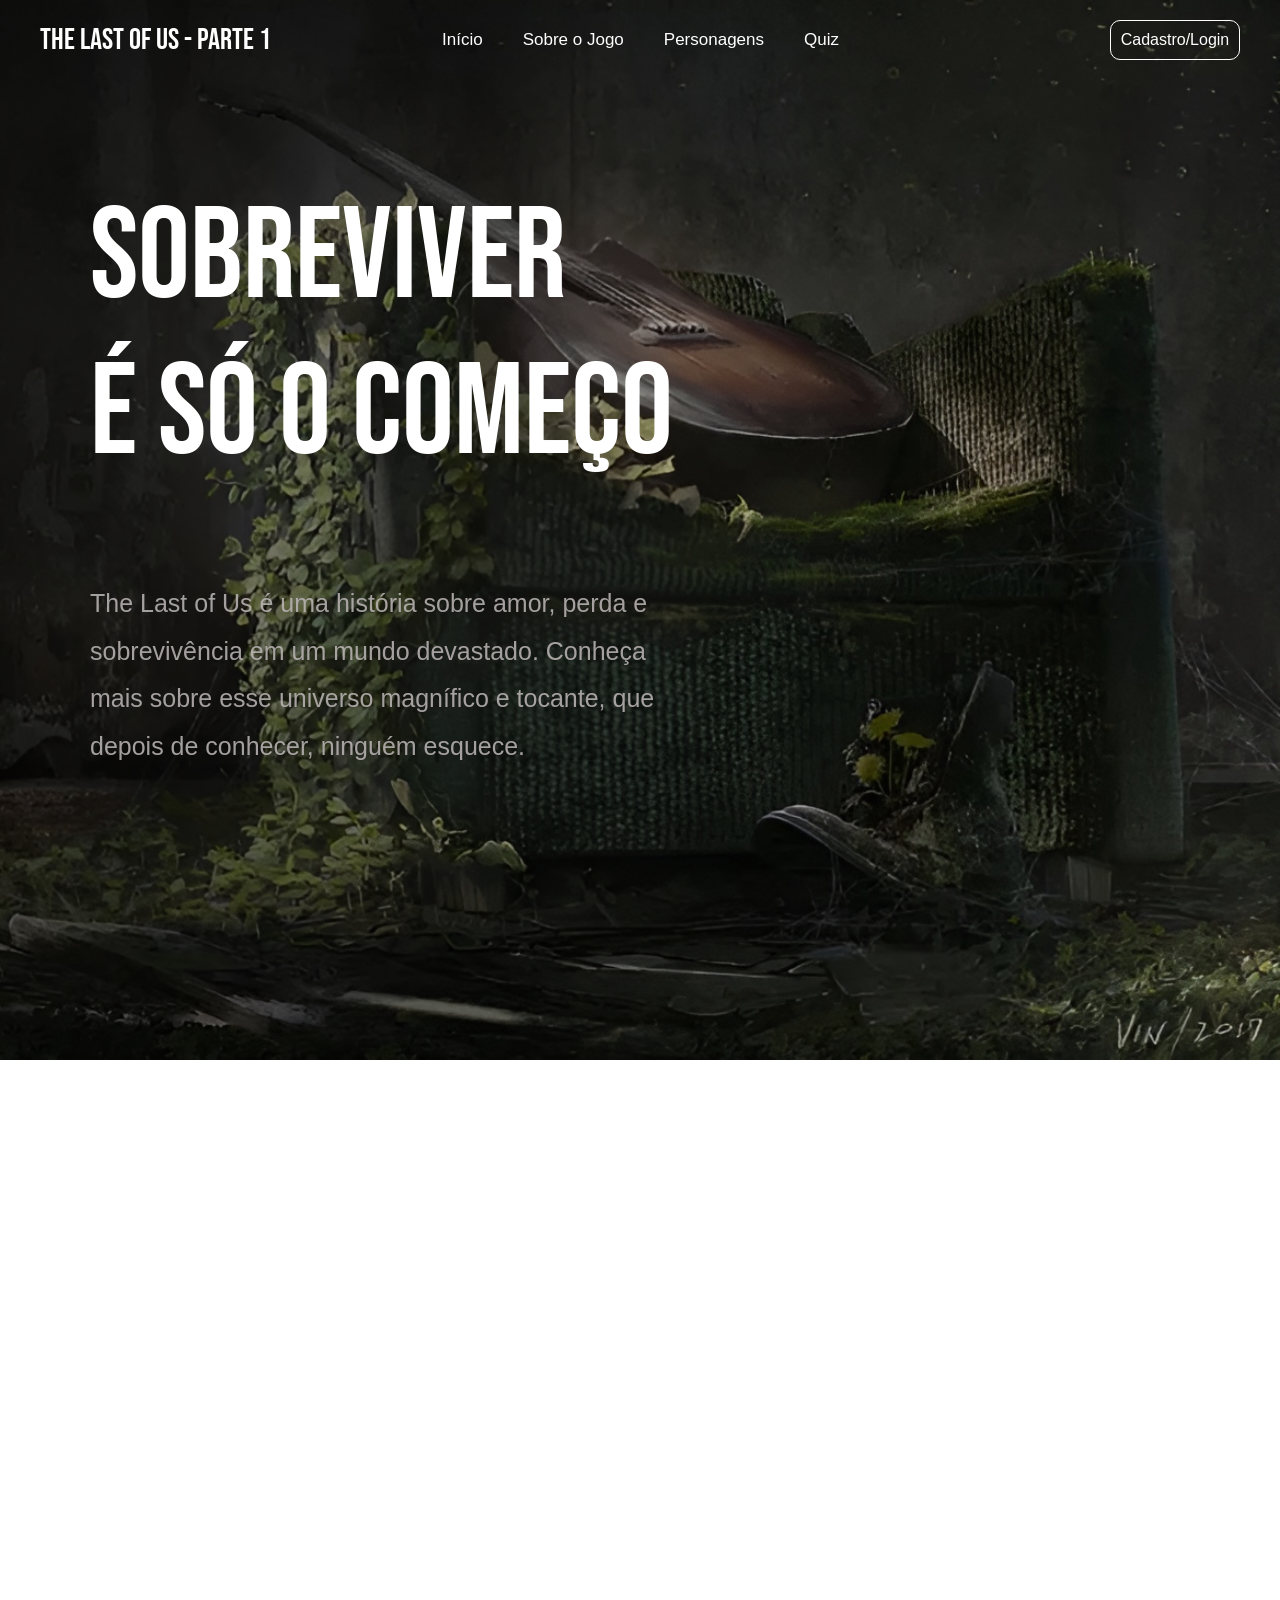
==== public/index.html @ 5c7e5fa3 "Atualização site" ====
<!DOCTYPE html>
<html lang="en">

<head>
    <meta charset="UTF-8">
    <meta name="viewport" content="width=device-width, initial-scale=1.0">
    <title>Document</title>
    <link rel="stylesheet" href="css/estilo.css">
    <link rel="preconnect" href="https://fonts.googleapis.com">
    <link rel="preconnect" href="https://fonts.gstatic.com" crossorigin>
    <link href="https://fonts.googleapis.com/css2?family=Bebas+Neue&display=swap" rel="stylesheet">
</head>

<body>
    <header class="navbar">
        <div class="logo"> <a href="index.html">THE LAST OF US - PARTE 1</a></div>
        <nav class="menu">
            <a href="index.html">Início</a>
            <a href="#">Sobre o Jogo</a>
            <a href="#">Personagens</a>
            <a href="#">Quiz</a>
            
        </nav>
        <div class="btn-login"><a href="login.html  ">Cadastro/Login</a></div>
        
    </header>

    </div>
    <section class="hero"> <div class="container_titulo">
        <div class="homeTitulo">Sobreviver <br>é só o começo</div>
    </div>
    <div class="container_texto">
        <div class="homeTexto">The Last of Us é uma história sobre amor, perda e sobrevivência em um mundo devastado.
            Conheça mais sobre esse universo magnífico e tocante, que depois de conhecer, ninguém esquece.</div></section>
    <div><img class="imagem_home" alt=""></div>
    <section class="sobre"></section>
    <section class="personagens"></section>







</body>

</html>
---- public/css/estilo.css ----
@import url('https://fonts.googleapis.com/css2?family=Barlow:ital,wght@0,100;0,200;0,300;0,400;0,500;0,600;0,700;0,800;0,900;1,100;1,200;1,300;1,400;1,500;1,600;1,700;1,800;1,900&display=swap');

* {
  box-sizing: border-box;
}
body {
  margin: 0;
  padding: 0;
  font-family: 'Barlow', 'Segoe UI', 'Segoe UI', Tahoma, Geneva, Verdana, sans-serif;
  background-color: rgba(238, 21, 21, 0);
}

:root {
  --tamanho-header: 80px;
  --tamanho-banner: calc(100vh - var(--tamanho-header) - var(--tamanho-footer) - 2px);
  --tamanho-simulador: calc(100vh - var(--tamanho-header) - var(--tamanho-footer) - 2px);
  --tamanho-login: calc(100vh - var(--tamanho-header) - var(--tamanho-footer) - 2px);
  --tamanho-footer: 20px
}

.container {
  display: flex;
  width: 80%;
  margin: auto;
}

.header {
  height: var(--tamanho-header);
  border-bottom: 2px solid #32b9cd;
}

.header .container {
  justify-content: space-between;
  align-items: center;
  height: 100%;
}

.header a {
  text-decoration: none;
  color: #e3b062;
}

.agora {
  font-weight: 800;
}

.titulo {
  color: #32b9cd;
  width: fit-content;
  font-weight: 500;
}

.header h1 {
  margin: 0;
}

/* BANNER */

.banner {
  height: var(--tamanho-banner);
  color: white;
  background-image: url();
  background-size: cover;
}

.banner .container {
  justify-content: center;
  align-items: center;
  height: 100%;
}

.banner .container p {
  width: 50%;
  margin: 0;
  padding: 0;
  font-size: 36px;
}

.banner .container span {
  font-weight: 800;
}

/* MISSÃO VISÃO VALORES */

.social {
  background-color: #e5e5e5;
  display: flex;
}

.social .container {
  justify-content: center;
}

.box img {
  width: 170px;
}

.social .container .boxes {
  display: flex;
  justify-content: space-between;
  width: 100%;
  padding: 30px 0;
}

.social p {
  text-align: center;
}

.box {
  display: flex;
  flex-direction: column;
  align-items: center;
}

/* FOOTER */


  .footer {
  padding: 0% 0;
  background-color: #1e351e;;
  color: #231c1c;
  text-align: center;
  font-size: 13px;
  letter-spacing: 1px;
  height: 100%;
}


.footer .container {
  display: flex;
  justify-content: center;
  align-items: center;
  color: rgb(0, 0, 0);
  height: 80px;
  background-color: red;
}

.footer .container .version {
  font-size: 12px;
}
.footer::before {
  content: "";
  display: block;
  width: 1840px;
  height: 2px;
  background-color: #273a23;
  margin: 0 auto 10px auto;
}

/* LOGIN */

.login {
  height: var(--tamanho-login);
   background-image:
        linear-gradient(to right, rgba(0, 0, 0, 0.622), rgba(0, 0, 0, 0.027)),
        url(imagens/imagem_joel_paisagem.webp);
  background-size: cover;
  background-position: 90% center;

}

.login .container {
  justify-content: center;
  align-items: flex-end;
  height: 90%;
  
}

.card {
  width: 50%;
  background-color: #ffffff;
  border-radius: 25px;
  display: flex;
  align-items: center;
  justify-content: space-evenly;
  color: rgb(45, 72, 40);
  flex-direction: column;
  height: 600px;
  padding: 20px 0;
  width: 550px;
  font-family: Impact, Haettenschweiler, 'Arial Narrow Bold', sans-serif
}

.card h2 {
  margin: 0;
  font-size: 30px;
}

.formulario {
  display: flex;
  height: 90%;
  width: 80%;
  justify-content: space-around;
  flex-direction: column;
}

.formulario span {
  font-size: 15px;
  font-weight: 800;
}

.formulario input {
  border: 2px solid   #284027;
  text-align: center;
  border-radius: 10px;
  margin: 0;
}

.formulario select {
  border: 2px solid #32b9cd;
  background-color: rgb(255, 255, 255);
  color: gray;
  height: 36px;
  text-align: center;
  border-radius: 10px;
  margin: 0;
}

.campo {
  display: flex;
  flex-direction: column;
  justify-content: start;
  padding: 5px 0;
}

.botao {
  cursor: pointer;
  font-family: "Barlow", sans-serif;
  border: 0;
  border-radius: 5px;
  font-weight: 600;
  font-size: 18px;
  color: #fff;
  background-color: #2c4e2b;
  width: 440px;
  height: 40px;
  align-self: center;
  margin-top: 20px;
}

.loading-div {
  width: 50px;
  display: none;
}

.loading-div img {
  height: 50px;
  width: 50px;
}

#div_erros_login {
  display: none
}

/* FORMULARIO */

.alerta_erro{
  display: flex;
  justify-content: flex-end;
}

.card_erro {
  display: none;
  background-color: #ffffff;
  color: black;
  width: 230px;
  position: fixed;
  border-radius: 4px;
  border: #ED145B 3px solid;
  padding: 10px;
  margin-right: 10%;
}

.card_erro #mensagem_erro{
  font-weight: 500;
  font-size: 20px;
}

.formulario .tipo_campo {
  font-size: 20px;
  font-weight: 600 !important;
}

.formulario {
  display: flex;
  flex-direction: column;
}

input {
  margin-bottom: 10px;
  border: 2px solid #32b9cd;
  padding: 10px;
  text-align: center;
  border-radius: 10px;
}

.btn {
  font-family: "Barlow", sans-serif;
  border: 0;
  border-radius: 5px;
  font-weight: 600;
  font-size: 18px;
  padding: 10px 15px;
  color: white;
  background-color: #ED145B;
  width: 120px;
  align-self: center;
  margin-top: 5px;
}

.loading-div {
  width: 50px;
  margin: auto;
  display: none;
}

.loading-div img {
  height: 50px;
  width: 50px;
}

/* SIMULADOR */

.simulador {
  color: white;
}

.simulador .container {
  flex-direction: column;
  overflow: scroll; 
  height: var(--tamanho-simulador);
}

/* ALERTA */

#alerta {
  position: absolute;
  right: 0;
  bottom: 0;
}

.mensagem-alarme {
  background-color: white;
  border-radius: 5px;
  width: 300px;
  height: 80px;
  margin: 10px;
  padding: 10px 0;
  display: flex;
  justify-content: space-evenly;
  align-items: center;
}

.mensagem-alarme h3 {
  font-size: 14px;
  margin: 0;
}

.mensagem-alarme .informacao {
  width: 66%;
}

.alarme-sino {
  width: 48px;
  height: 48px;
  animation-name: bell;
  animation-duration: 4s;
  background-image: url('https://cdn-icons-png.flaticon.com/512/1157/1157000.png');
  background-size: cover;
  animation-iteration-count: infinite;
}

@keyframes bell {
  0%   {transform: rotate(25deg)}
  25%  {transform: rotate(-25deg)}
  50%  {transform: rotate(25deg)}
  75%  {transform: rotate(-25deg)}
  100% {transform: rotate(25deg)}
}
* {
    margin: 0;
    padding: 0;
    box-sizing: border-box;
}

html {
    scroll-behavior: smooth;
}

.hero {
    min-height: 800px;
    background-image:
        linear-gradient(to right, rgba(0, 0, 0, 0.622), rgba(0, 0, 0, 0.027)),
        url(imagens/imagem_violão.webp);
    background-size: cover;
    background-position: right center;
    background-repeat: no-repeat;
    padding: 80px 40px;
    margin-top: 0px;

}

.navbar {
    width: 100%;
    height: 80px;
    background-color: rgba(0, 0, 0, 0);
    display: flex;
    justify-content: space-between;
    align-items: center;
    padding: 0 40px;
    position: fixed;
    top: 0;
    left: 0;
    width: 100%;

}

.logo {
    font-family: 'Bebas Neue', sans-serif;
    font-size: 30px;
    color: white;
    display: flex;
    justify-content: flex-start;
    align-items: center;
    text-decoration: none;

}
.logo a {
text-decoration: none;
color: inherit;
}

.menu {
    display: flex;
    gap: 40px;
    margin-right: 100px;
}

.menu a {
    text-decoration: none;
    color: white;
    font-family: Arial, Helvetica, sans-serif;
    font-size: 17px;
    transition: 0.3s;

}

.menu a:hover {
    color: #7b7683;
}

.btn-login {
    display: flex;
    /*padding: 9px 19px;*/
    border: 1px solid white;
    color: #ffffff;
    text-decoration: none;
    border-radius: 10px;
    transition: 0.6s;
    width: 130px;
    height: 40px;
    text-align: center;
    justify-content: center;
    align-items: center;
    font-family: Arial, Helvetica, sans-serif;
    
}
.btn-login a {
  text-decoration: none;
  color: inherit;
}

.btn-login:hover {
    background-color: #ffffff;
    color: rgb(0, 0, 0);
    width: 170px;

}

.container_titulo {
    display: flex;
    justify-content: flex-start;
    align-items: center;
    width: 700px;
    height: 500px;
    background-size: cover;
    position: relative;

}

.homeTitulo {
    display: flex;
    justify-content: flex-start;
    align-items: flex-start;
    font-family: "Bebas Neue", sans-serif;
    font-style: normal;
    font-size: 130px;
    width: 700px;
    height: 300px;
    margin-left: 50px;
    color: white;
    line-height: normal;

}

.container_texto {
    display: flex;
    justify-content: flex-start;
    align-items: flex-start;
    width: 700px;
    height: 400px;

}


.homeTexto {
    display: flex;
    justify-content: flex-start;
    align-items: flex-start;
    font-family: "Roboto", arial, sans-serif;
    font-optical-sizing: auto;
    font-style: normal;
    font-size: 25px;
    line-height: 1.9;
    margin-right: 70px;
    margin-left: 50px;
    color: rgba(185, 179, 179, 0.882);
    width: 600px;
    height: 300px;

}


.sobre {
    min-height: 600px;
}

.personagens {
    min-height: 600px;
}
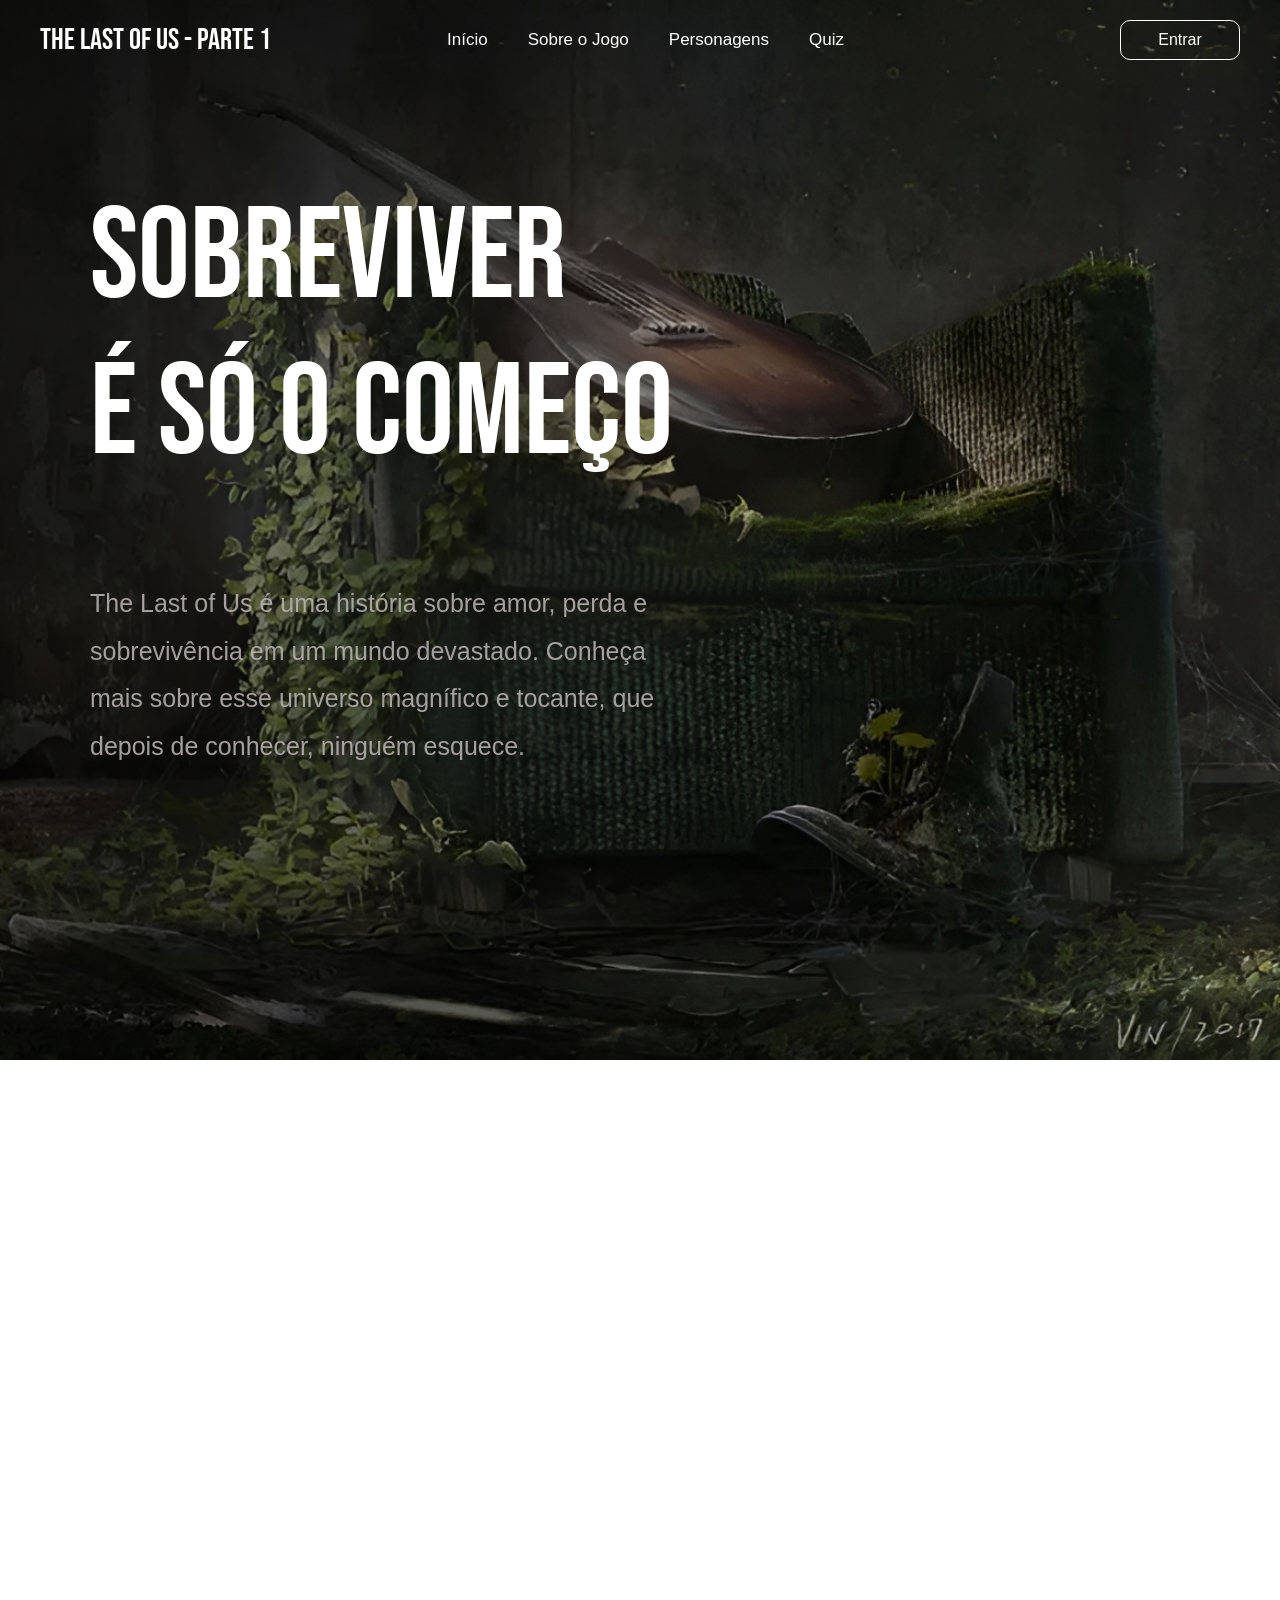
==== commit 15dfe7f4: "Site enviando dados do login para BD/ css atualizado" ====
--- a/public/index.html
+++ b/public/index.html
@@ -21,7 +21,10 @@
             <a href="#">Quiz</a>
             
         </nav>
-        <div class="btn-login"><a href="login.html  ">Cadastro/Login</a></div>
+         </nav>
+    <a href="login.html" class="btn-login">
+      Entrar
+    </a>
         
     </header>
 
--- a/public/css/estilo.css
+++ b/public/css/estilo.css
@@ -3,11 +3,18 @@
 * {
   box-sizing: border-box;
 }
+
+html,
+body {
+  height: 100%;
+}
+
 body {
   margin: 0;
   padding: 0;
   font-family: 'Barlow', 'Segoe UI', 'Segoe UI', Tahoma, Geneva, Verdana, sans-serif;
-  background-color: rgba(238, 21, 21, 0);
+  background-color: rgba(0, 0, 0, 0);
+  height: 100%;
 }
 
 :root {
@@ -80,64 +87,31 @@
   font-weight: 800;
 }
 
-/* MISSÃO VISÃO VALORES */
-
-.social {
-  background-color: #e5e5e5;
-  display: flex;
-}
-
-.social .container {
-  justify-content: center;
-}
-
-.box img {
-  width: 170px;
-}
-
-.social .container .boxes {
-  display: flex;
-  justify-content: space-between;
-  width: 100%;
-  padding: 30px 0;
-}
-
-.social p {
-  text-align: center;
-}
-
-.box {
-  display: flex;
-  flex-direction: column;
-  align-items: center;
-}
-
 /* FOOTER */
 
 
-  .footer {
-  padding: 0% 0;
-  background-color: #1e351e;;
-  color: #231c1c;
+.footer {
+  background-color: rgba(0, 0, 0, 0.358);
+  color: rgb(255, 255, 255);
   text-align: center;
   font-size: 13px;
   letter-spacing: 1px;
-  height: 100%;
-}
-
+}
 
 .footer .container {
   display: flex;
-  justify-content: center;
-  align-items: center;
-  color: rgb(0, 0, 0);
+  justify-content: flex-end;
+  align-items: center;
+  color: rgb(255, 255, 255);
   height: 80px;
-  background-color: red;
+
+  width: 100%;
 }
 
 .footer .container .version {
   font-size: 12px;
 }
+
 .footer::before {
   content: "";
   display: block;
@@ -147,48 +121,91 @@
   margin: 0 auto 10px auto;
 }
 
-/* LOGIN */
-
-.login {
+.frase {
+  height: 50px;
+  width: 600px;
+  display: flex;
+  align-items: center;
+  justify-content: flex-start;
+  margin-right: 450px;
+  margin-left: 50px;
+}
+
+.logo_footer {
+  width: 200px;
+  display: flex;
+  align-items: center;
+  justify-content: flex-start;
+  margin-right: 450px;
+}
+
+.github_icon {
+  width: 55px;
+  transition: 0.3s;
+  cursor: pointer;
+  display: flex;
+  justify-content: flex-start;
+  align-items: flex-start;
+}
+
+.github_icon:hover {
+  transform: scale(1.15);
+  opacity: 0.8;
+}
+
+/*CADASTRO*/
+.cadastro {
+  min-height: 99.7%;
   height: var(--tamanho-login);
-   background-image:
-        linear-gradient(to right, rgba(0, 0, 0, 0.622), rgba(0, 0, 0, 0.027)),
-        url(imagens/imagem_joel_paisagem.webp);
+  background-image:
+    linear-gradient(to right, rgba(0, 0, 0, 0.622), rgba(0, 0, 0, 0.027)),
+    url(imagens/imagem_joel_paisagem.webp);
   background-size: cover;
-  background-position: 90% center;
-
-}
-
-.login .container {
+  background-position: center;
+  background-repeat: no-repeat;
+  display: flex;
+  flex-direction: column;
+
+}
+
+.cadastro .container {
   justify-content: center;
-  align-items: flex-end;
-  height: 90%;
-  
-}
-
-.card {
+  align-items: center;
+  flex: 1;
+}
+
+.cadastro .card {
   width: 50%;
-  background-color: #ffffff;
+  background-color: #fcfcfc;
   border-radius: 25px;
   display: flex;
   align-items: center;
   justify-content: space-evenly;
-  color: rgb(45, 72, 40);
-  flex-direction: column;
-  height: 600px;
+  color: #2c4e2b;
+  flex-direction: column;
+  height: 570px;
   padding: 20px 0;
   width: 550px;
   font-family: Impact, Haettenschweiler, 'Arial Narrow Bold', sans-serif
 }
-
-.card h2 {
+.titulo_h2_cad {
+  display: flex;
+  justify-content: center;
+  align-items: center;
+  text-align: center;
+  font-size: 25px;
+  margin-bottom: 10px;
+  color: #2c4e2b;
+  width: 400px;
+}
+.cadastro.card h2 {
   margin: 0;
   font-size: 30px;
 }
 
 .formulario {
   display: flex;
-  height: 90%;
+  height: 80%;
   width: 80%;
   justify-content: space-around;
   flex-direction: column;
@@ -200,7 +217,7 @@
 }
 
 .formulario input {
-  border: 2px solid   #284027;
+  border: 2px solid #402d27;
   text-align: center;
   border-radius: 10px;
   margin: 0;
@@ -252,9 +269,136 @@
   display: none
 }
 
+
+/* LOGIN */
+
+.login {
+  min-height: 99.7%;
+  height: var(--tamanho-login);
+  background-image:
+    linear-gradient(to right, rgba(0, 0, 0, 0.622), rgba(0, 0, 0, 0.027)),
+    url(imagens/imagem_joel_paisagem.webp);
+  background-size: cover;
+  background-position: center;
+  background-repeat: no-repeat;
+  display: flex;
+  flex-direction: column;
+
+}
+
+.login .container {
+  justify-content: center;
+  align-items: center;
+  flex: 1;
+}
+
+.card {
+  width: 50%;
+  background-color: #fcfcfc;
+  border-radius: 25px;
+  display: flex;
+  align-items: center;
+  justify-content: space-evenly;
+  color: rgb(45, 72, 40);
+  flex-direction: column;
+  height: 400px;
+  padding: 20px 0;
+  width: 540px;
+  font-family: Impact, Haettenschweiler, 'Arial Narrow Bold', sans-serif;
+}
+
+.login.card h2 {
+  margin: 0;
+  font-size: 30px;
+}
+.login.card h1 {
+  margin: 0;
+  font-size: 100px;
+}
+
+.mudar_cadastro {
+  display: flex;
+  justify-content: center;
+  align-items: flex-end;
+  /*background-color: #d43024;*/
+  position: relative;
+  top: 17px;
+}
+
+.login.formulario {
+  display: flex;
+  height: 70%;
+  width: 80%;
+  justify-content: space-around;
+  flex-direction: column;
+}
+
+.login.formulario span {
+  font-size: 15px;
+  font-weight: 800;
+}
+
+.login.formulario input {
+  border: 2px solid #284027;
+  text-align: center;
+  border-radius: 10px;
+  margin: 0;
+  justify-content: center;
+  align-items: center;
+  width: 450px;
+  height: 50px;
+  margin-top: 20px;
+}
+
+.login.formulario select {
+  border: 2px solid #32b9cd;
+  background-color: rgb(255, 255, 255);
+  color: gray;
+  height: 36px;
+  text-align: center;
+  border-radius: 10px;
+  margin: 0;
+}
+
+.login.campo {
+  display: flex;
+  flex-direction: column;
+  justify-content: start;
+  padding: 5px 0;
+} 
+
+.login.botao {
+  cursor: pointer;
+  font-family: "Barlow", sans-serif;
+  border: 0;
+  border-radius: 5px;
+  font-weight: 600;
+  font-size: 18px;
+  color: #fff;
+  background-color: #2c4e2b;
+  width: 440px;
+  height: 40px;
+  align-self: center;
+  margin-top: 10px;
+}
+
+.loading-div {
+  width: 50px;
+  display: none;
+}
+
+.loading-div img {
+  height: 50px;
+  width: 50px;
+}
+
+#div_erros_login {
+  display: none
+}
+
 /* FORMULARIO */
 
-.alerta_erro{
+.alerta_erro {
   display: flex;
   justify-content: flex-end;
 }
@@ -262,18 +406,21 @@
 .card_erro {
   display: none;
   background-color: #ffffff;
-  color: black;
-  width: 230px;
+  color: rgb(220, 15, 15);
+  width: 260px;
   position: fixed;
-  border-radius: 4px;
-  border: #ED145B 3px solid;
+  border-radius: 0px;
+  border: #ea1010 3px solid;
   padding: 10px;
   margin-right: 10%;
-}
-
-.card_erro #mensagem_erro{
+  font-family: 'Inter', sans-serif;
+}
+
+.card_erro #mensagem_erro {
   font-weight: 500;
-  font-size: 20px;
+  font-size: 15px;
+  letter-spacing: 2px;
+  line-height: 25px;
 }
 
 .formulario .tipo_campo {
@@ -327,7 +474,7 @@
 
 .simulador .container {
   flex-direction: column;
-  overflow: scroll; 
+  overflow: scroll;
   height: var(--tamanho-simulador);
 }
 
@@ -371,170 +518,214 @@
 }
 
 @keyframes bell {
-  0%   {transform: rotate(25deg)}
-  25%  {transform: rotate(-25deg)}
-  50%  {transform: rotate(25deg)}
-  75%  {transform: rotate(-25deg)}
-  100% {transform: rotate(25deg)}
-}
+  0% {
+    transform: rotate(25deg)
+  }
+
+  25% {
+    transform: rotate(-25deg)
+  }
+
+  50% {
+    transform: rotate(25deg)
+  }
+
+  75% {
+    transform: rotate(-25deg)
+  }
+
+  100% {
+    transform: rotate(25deg)
+  }
+}
+
 * {
-    margin: 0;
-    padding: 0;
-    box-sizing: border-box;
+  margin: 0;
+  padding: 0;
+  box-sizing: border-box;
 }
 
 html {
-    scroll-behavior: smooth;
+  scroll-behavior: smooth;
 }
 
 .hero {
-    min-height: 800px;
-    background-image:
-        linear-gradient(to right, rgba(0, 0, 0, 0.622), rgba(0, 0, 0, 0.027)),
-        url(imagens/imagem_violão.webp);
-    background-size: cover;
-    background-position: right center;
-    background-repeat: no-repeat;
-    padding: 80px 40px;
-    margin-top: 0px;
+  min-height: 800px;
+  background-image:
+    linear-gradient(to right, rgba(0, 0, 0, 0.622), rgba(0, 0, 0, 0.027)),
+    url(imagens/imagem_violão.webp);
+  background-size: cover;
+  background-position: right center;
+  background-repeat: no-repeat;
+  padding: 80px 40px;
+  margin-top: 0px;
 
 }
 
 .navbar {
-    width: 100%;
-    height: 80px;
-    background-color: rgba(0, 0, 0, 0);
-    display: flex;
-    justify-content: space-between;
-    align-items: center;
-    padding: 0 40px;
-    position: fixed;
-    top: 0;
-    left: 0;
-    width: 100%;
+  width: 100%;
+  height: 80px;
+  background-color: rgba(0, 0, 0, 0);
+  display: flex;
+  justify-content: space-between;
+  align-items: center;
+  padding: 0 40px;
+  position: fixed;
+  top: 0;
+  left: 0;
+  width: 100%;
 
 }
 
 .logo {
-    font-family: 'Bebas Neue', sans-serif;
-    font-size: 30px;
-    color: white;
-    display: flex;
-    justify-content: flex-start;
-    align-items: center;
-    text-decoration: none;
-
-}
+  font-family: 'Bebas Neue', sans-serif;
+  font-size: 30px;
+  color: white;
+  display: flex;
+  justify-content: flex-start;
+  align-items: center;
+  text-decoration: none;
+
+}
+
 .logo a {
-text-decoration: none;
-color: inherit;
+  text-decoration: none;
+  color: inherit;
 }
 
 .menu {
-    display: flex;
-    gap: 40px;
-    margin-right: 100px;
+  display: flex;
+  gap: 40px;
+  margin-right: 100px;
 }
 
 .menu a {
-    text-decoration: none;
-    color: white;
-    font-family: Arial, Helvetica, sans-serif;
-    font-size: 17px;
-    transition: 0.3s;
+  text-decoration: none;
+  color: white;
+  font-family: Arial, Helvetica, sans-serif;
+  font-size: 17px;
+  transition: 0.3s;
 
 }
 
 .menu a:hover {
-    color: #7b7683;
+  color: #7b7683;
 }
 
 .btn-login {
-    display: flex;
-    /*padding: 9px 19px;*/
-    border: 1px solid white;
-    color: #ffffff;
-    text-decoration: none;
-    border-radius: 10px;
-    transition: 0.6s;
-    width: 130px;
-    height: 40px;
-    text-align: center;
-    justify-content: center;
-    align-items: center;
-    font-family: Arial, Helvetica, sans-serif;
-    
-}
+  display: flex;
+  border: 1px solid white;
+  color: #ffffff;
+  text-decoration: none;
+  border-radius: 10px;
+  transition: 0.6s;
+  width: 120px;
+  height: 40px;
+  text-align: center;
+  justify-content: center;
+  align-items: center;
+  font-family: Arial, Helvetica, sans-serif;
+
+}
+
 .btn-login a {
   text-decoration: none;
   color: inherit;
 }
 
 .btn-login:hover {
-    background-color: #ffffff;
-    color: rgb(0, 0, 0);
-    width: 170px;
+  background-color: #ffffff;
+  color: rgb(0, 0, 0);
+  width: 170px;
+
+}
+
+.btn-cadastro {
+  display: flex;
+  border: 1px solid white;
+  color: #ffffff;
+  text-decoration: none;
+  border-radius: 10px;
+  transition: 0.6s;
+  width: 120px;
+  height: 40px;
+  text-align: center;
+  justify-content: center;
+  align-items: center;
+  font-family: Arial, Helvetica, sans-serif;
+
+}
+
+.btn-cadastro a {
+  text-decoration: none;
+  color: inherit;
+}
+
+.btn-cadastro:hover {
+  background-color: #ffffff;
+  color: rgb(0, 0, 0);
+  width: 170px;
 
 }
 
 .container_titulo {
-    display: flex;
-    justify-content: flex-start;
-    align-items: center;
-    width: 700px;
-    height: 500px;
-    background-size: cover;
-    position: relative;
+  display: flex;
+  justify-content: flex-start;
+  align-items: center;
+  width: 700px;
+  height: 500px;
+  background-size: cover;
+  position: relative;
 
 }
 
 .homeTitulo {
-    display: flex;
-    justify-content: flex-start;
-    align-items: flex-start;
-    font-family: "Bebas Neue", sans-serif;
-    font-style: normal;
-    font-size: 130px;
-    width: 700px;
-    height: 300px;
-    margin-left: 50px;
-    color: white;
-    line-height: normal;
+  display: flex;
+  justify-content: flex-start;
+  align-items: flex-start;
+  font-family: "Bebas Neue", sans-serif;
+  font-style: normal;
+  font-size: 130px;
+  width: 700px;
+  height: 300px;
+  margin-left: 50px;
+  color: white;
+  line-height: normal;
 
 }
 
 .container_texto {
-    display: flex;
-    justify-content: flex-start;
-    align-items: flex-start;
-    width: 700px;
-    height: 400px;
+  display: flex;
+  justify-content: flex-start;
+  align-items: flex-start;
+  width: 700px;
+  height: 400px;
 
 }
 
 
 .homeTexto {
-    display: flex;
-    justify-content: flex-start;
-    align-items: flex-start;
-    font-family: "Roboto", arial, sans-serif;
-    font-optical-sizing: auto;
-    font-style: normal;
-    font-size: 25px;
-    line-height: 1.9;
-    margin-right: 70px;
-    margin-left: 50px;
-    color: rgba(185, 179, 179, 0.882);
-    width: 600px;
-    height: 300px;
+  display: flex;
+  justify-content: flex-start;
+  align-items: flex-start;
+  font-family: "Roboto", arial, sans-serif;
+  font-optical-sizing: auto;
+  font-style: normal;
+  font-size: 25px;
+  line-height: 1.9;
+  margin-right: 70px;
+  margin-left: 50px;
+  color: rgba(185, 179, 179, 0.882);
+  width: 600px;
+  height: 300px;
 
 }
 
 
 .sobre {
-    min-height: 600px;
+  min-height: 600px;
 }
 
 .personagens {
-    min-height: 600px;
+  min-height: 600px;
 }
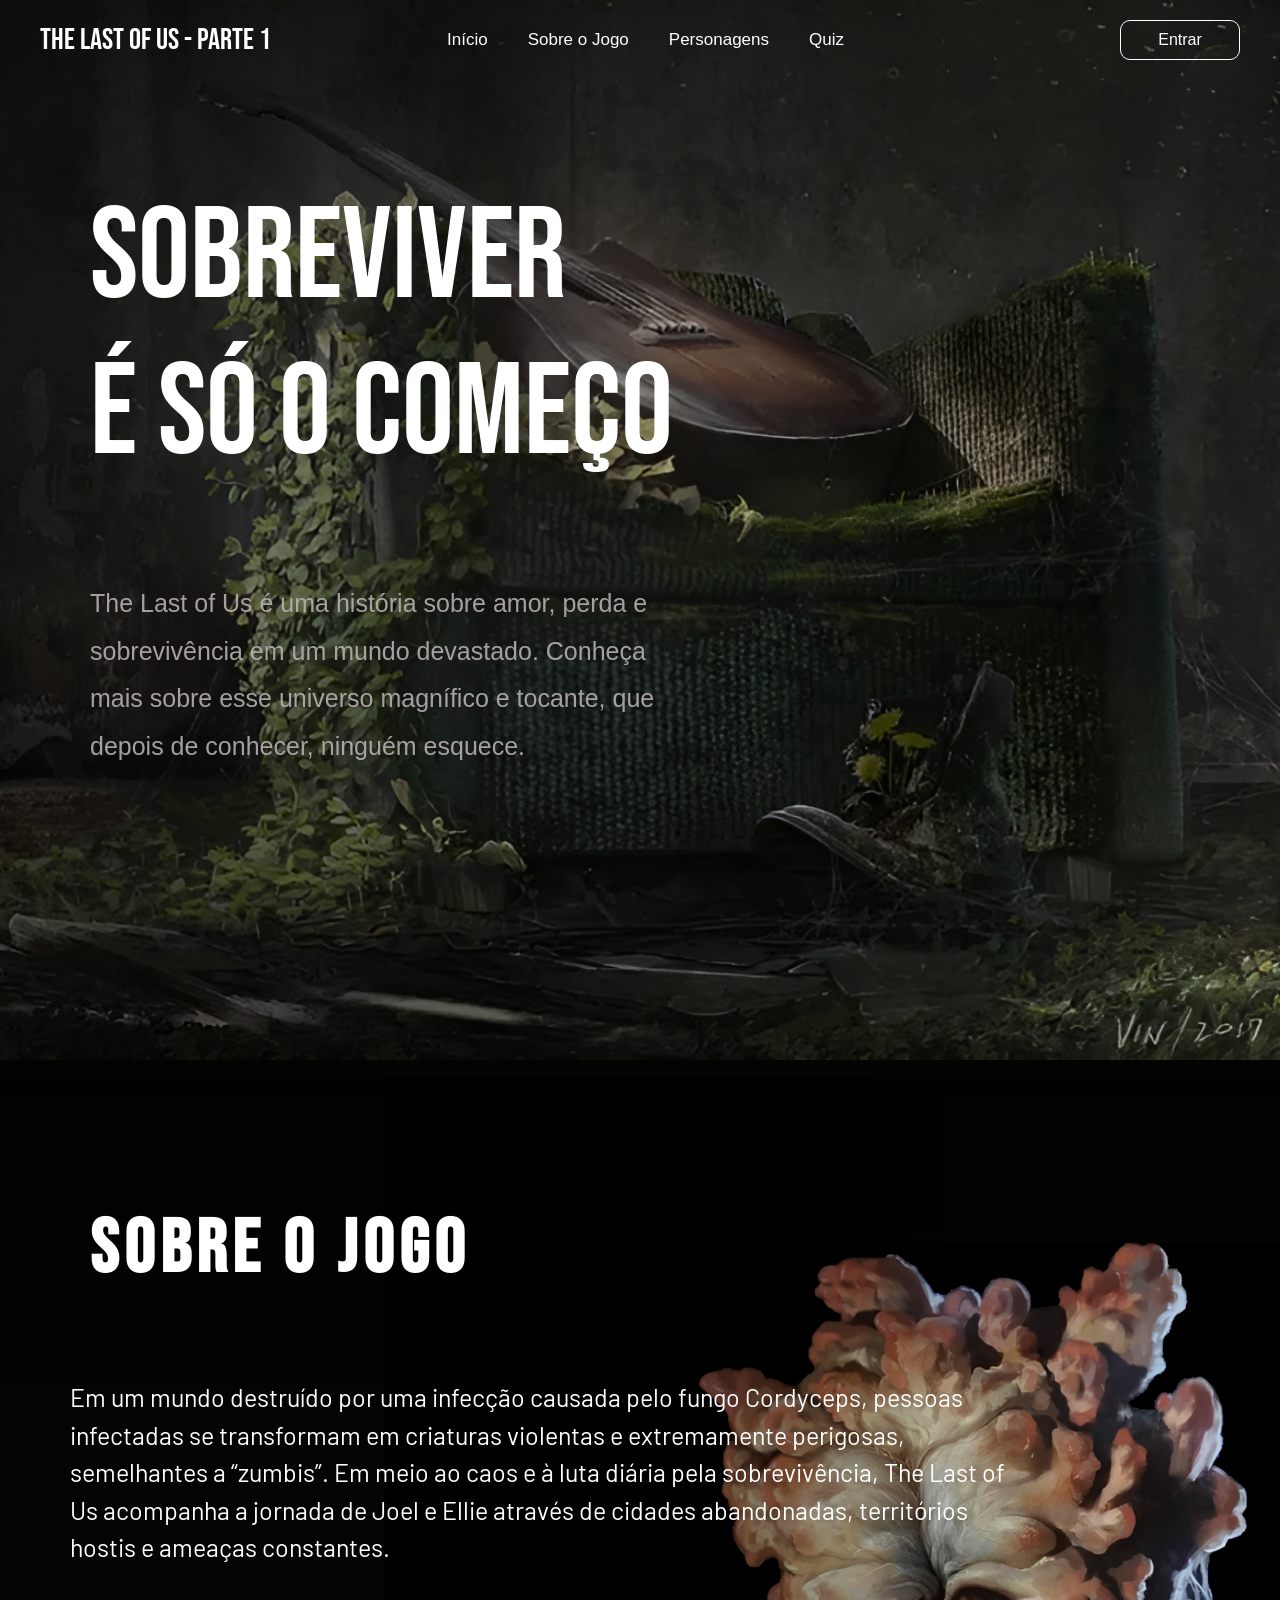
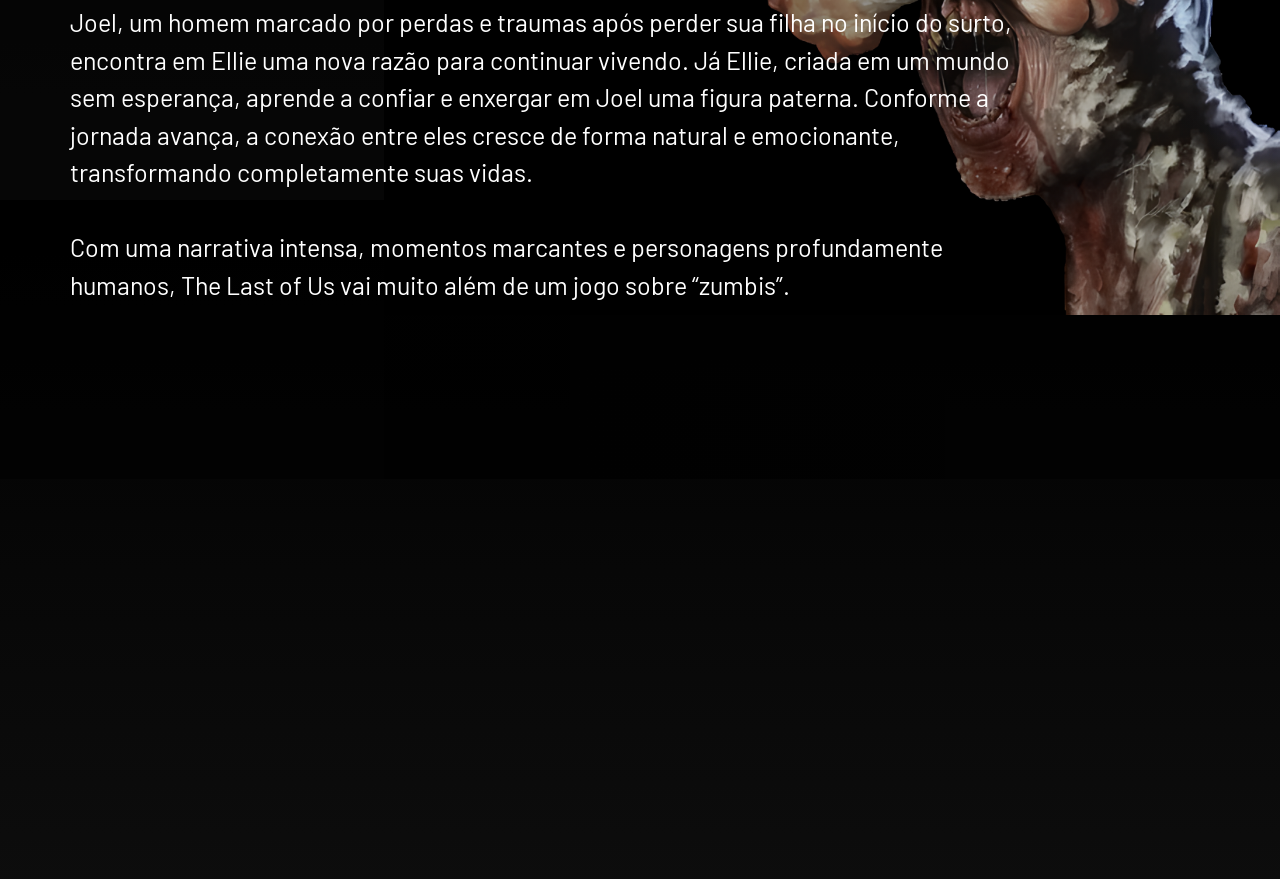
==== commit 3b47b9bf: "Atualização seção sobre o jogo" ====
--- a/public/index.html
+++ b/public/index.html
@@ -15,29 +15,74 @@
     <header class="navbar">
         <div class="logo"> <a href="index.html">THE LAST OF US - PARTE 1</a></div>
         <nav class="menu">
-            <a href="index.html">Início</a>
-            <a href="#">Sobre o Jogo</a>
-            <a href="#">Personagens</a>
+            <a href="#inicio">Início</a>
+            <a href="#sobre">Sobre o Jogo</a>
+            <a href="#personagens">Personagens</a>
             <a href="#">Quiz</a>
-            
+
         </nav>
-         </nav>
-    <a href="login.html" class="btn-login">
-      Entrar
-    </a>
-        
+        </nav>
+        <a href="login.html" class="btn-login">
+            Entrar
+        </a>
+
     </header>
 
     </div>
-    <section class="hero"> <div class="container_titulo">
-        <div class="homeTitulo">Sobreviver <br>é só o começo</div>
-    </div>
-    <div class="container_texto">
-        <div class="homeTexto">The Last of Us é uma história sobre amor, perda e sobrevivência em um mundo devastado.
-            Conheça mais sobre esse universo magnífico e tocante, que depois de conhecer, ninguém esquece.</div></section>
+    <section id="inicio" class="hero">
+        <div class="container_titulo">
+            <div class="homeTitulo">Sobreviver <br>é só o começo</div>
+        </div>
+        <div class="container_texto">
+            <div class="homeTexto">The Last of Us é uma história sobre amor, perda e sobrevivência em um mundo
+                devastado.
+                Conheça mais sobre esse universo magnífico e tocante, que depois de conhecer, ninguém esquece.</div>
+    </section>
     <div><img class="imagem_home" alt=""></div>
-    <section class="sobre"></section>
-    <section class="personagens"></section>
+    <section id="sobre" class="sobre">
+
+        <div class="lado_texto">
+
+            <div class="titulo_sobre">
+                <h1>Sobre o Jogo</h1>
+            </div>
+
+            <div class="container_texto">
+
+                <div class="texto_sobre">
+
+                    Em um mundo destruído por uma infecção causada pelo fungo Cordyceps, pessoas infectadas se
+                    transformam em criaturas violentas e extremamente perigosas, semelhantes a “zumbis”. Em meio ao caos
+                    e à luta diária pela sobrevivência, The Last of Us acompanha a jornada de Joel e Ellie através de
+                    cidades abandonadas, territórios hostis e ameaças constantes. <br><br>
+
+                    Joel, um homem marcado por perdas e traumas após perder sua filha no início do surto, encontra em
+                    Ellie uma nova razão para continuar vivendo. Já Ellie, criada em um mundo sem esperança, aprende a
+                    confiar e enxergar em Joel uma figura paterna. Conforme a jornada avança, a conexão entre eles
+                    cresce de forma natural e emocionante, transformando completamente suas vidas. <br><br>
+
+                    Com uma narrativa intensa, momentos marcantes e personagens profundamente humanos, The Last of Us
+                    vai muito além de um jogo sobre “zumbis”. <br><br>
+                </div>
+
+            </div>
+
+        </div>
+
+      
+
+    </section>
+    <section id="personagens" class="personagens">
+
+
+
+
+
+
+
+
+        
+    </section>
 
 
 
--- a/public/css/estilo.css
+++ b/public/css/estilo.css
@@ -13,7 +13,7 @@
   margin: 0;
   padding: 0;
   font-family: 'Barlow', 'Segoe UI', 'Segoe UI', Tahoma, Geneva, Verdana, sans-serif;
-  background-color: rgba(0, 0, 0, 0);
+ background: linear-gradient(to bottom, #000000, #111111);
   height: 100%;
 }
 
@@ -466,18 +466,6 @@
   width: 50px;
 }
 
-/* SIMULADOR */
-
-.simulador {
-  color: white;
-}
-
-.simulador .container {
-  flex-direction: column;
-  overflow: scroll;
-  height: var(--tamanho-simulador);
-}
-
 /* ALERTA */
 
 #alerta {
@@ -548,9 +536,10 @@
 html {
   scroll-behavior: smooth;
 }
+/*Inicio*/
 
 .hero {
-  min-height: 800px;
+  min-height: auto;
   background-image:
     linear-gradient(to right, rgba(0, 0, 0, 0.622), rgba(0, 0, 0, 0.027)),
     url(imagens/imagem_violão.webp);
@@ -558,7 +547,6 @@
   background-position: right center;
   background-repeat: no-repeat;
   padding: 80px 40px;
-  margin-top: 0px;
 
 }
 
@@ -720,12 +708,74 @@
   height: 300px;
 
 }
+/*Sobre o jogo*/
 
 
 .sobre {
-  min-height: 600px;
+  min-height: 1000px;
+  display: flex;
+  color: #fff;
+  align-items: center;
+  background-color: rgba(0, 0, 0, 0.623);
+  padding-left: 70px;
+  justify-content: flex-start;
+  background-image: linear-gradient(to right, rgba(0, 0, 0, 0.622), rgba(0, 0, 0, 0.027)),
+  url(imagens/fungo-removebg-preview.png);
+  background-repeat: no-repeat;
+  background-size: 70%;
+  background-position: right;
+  
+}
+.sobre .container_texto {
+  display: flex;
+  justify-content: flex-start;
+  align-items: center;
+  height: 350px;
+  width: 1000px;
+}
+.sobre .texto_sobre {
+  /*background-color: #ea1010;*/
+  width: 570px;
+  font-family: "roboto" Arial, Helvetica, sans-serif;
+  width: 950px;
+  font-size: 25px;
+  height: 1200px;
+  padding-top: 100px;
+  line-height: 1.5;
+}
+.sobre .titulo_sobre {
+  /*background-color: #32b9cd;*/
+  font-family: "Bebas Neue", sans-serif;
+  height: 600px;
+  width: 500px;
+  /*margin-top: 100px;*/
+  font-size: 50px ;
+  margin-left: 20px;
+  letter-spacing: 6px;
+  font-style: normal;
+  padding-top: 100px;
+  
+}
+
+.lado_texto {
+    display: flex;
+    flex-direction: column;
+}
+
+.imagem_sobre img {
+    width: 700px;
+    height: auto;
+    border-radius: 10px;
+    transition: 0.5s;
+    box-shadow: 0 0 30px rgba(0,0,0,0.7);
+    filter: brightness(0.9) contrast(1.1);
+}
+.imagem_sobre img:hover {
+    transform: scale(1.03);
 }
 
 .personagens {
-  min-height: 600px;
-}+
+}
+
+  
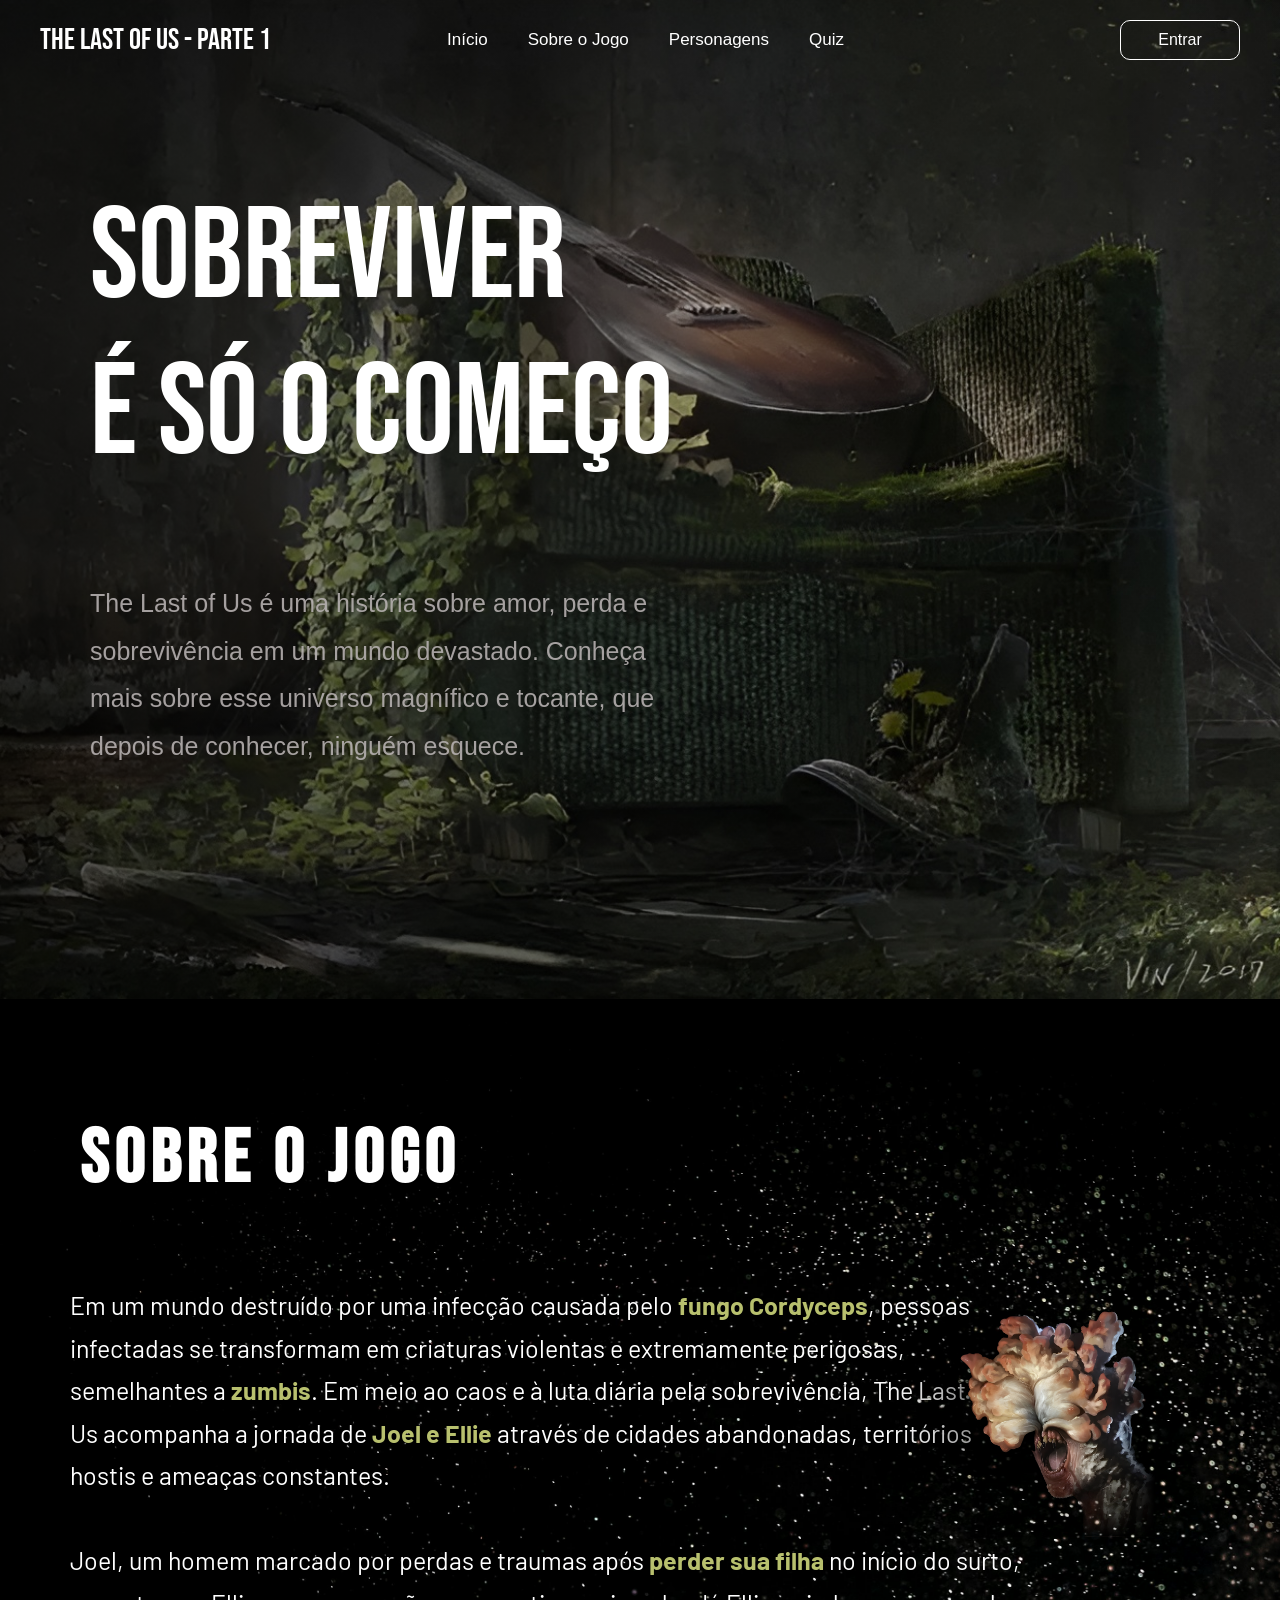
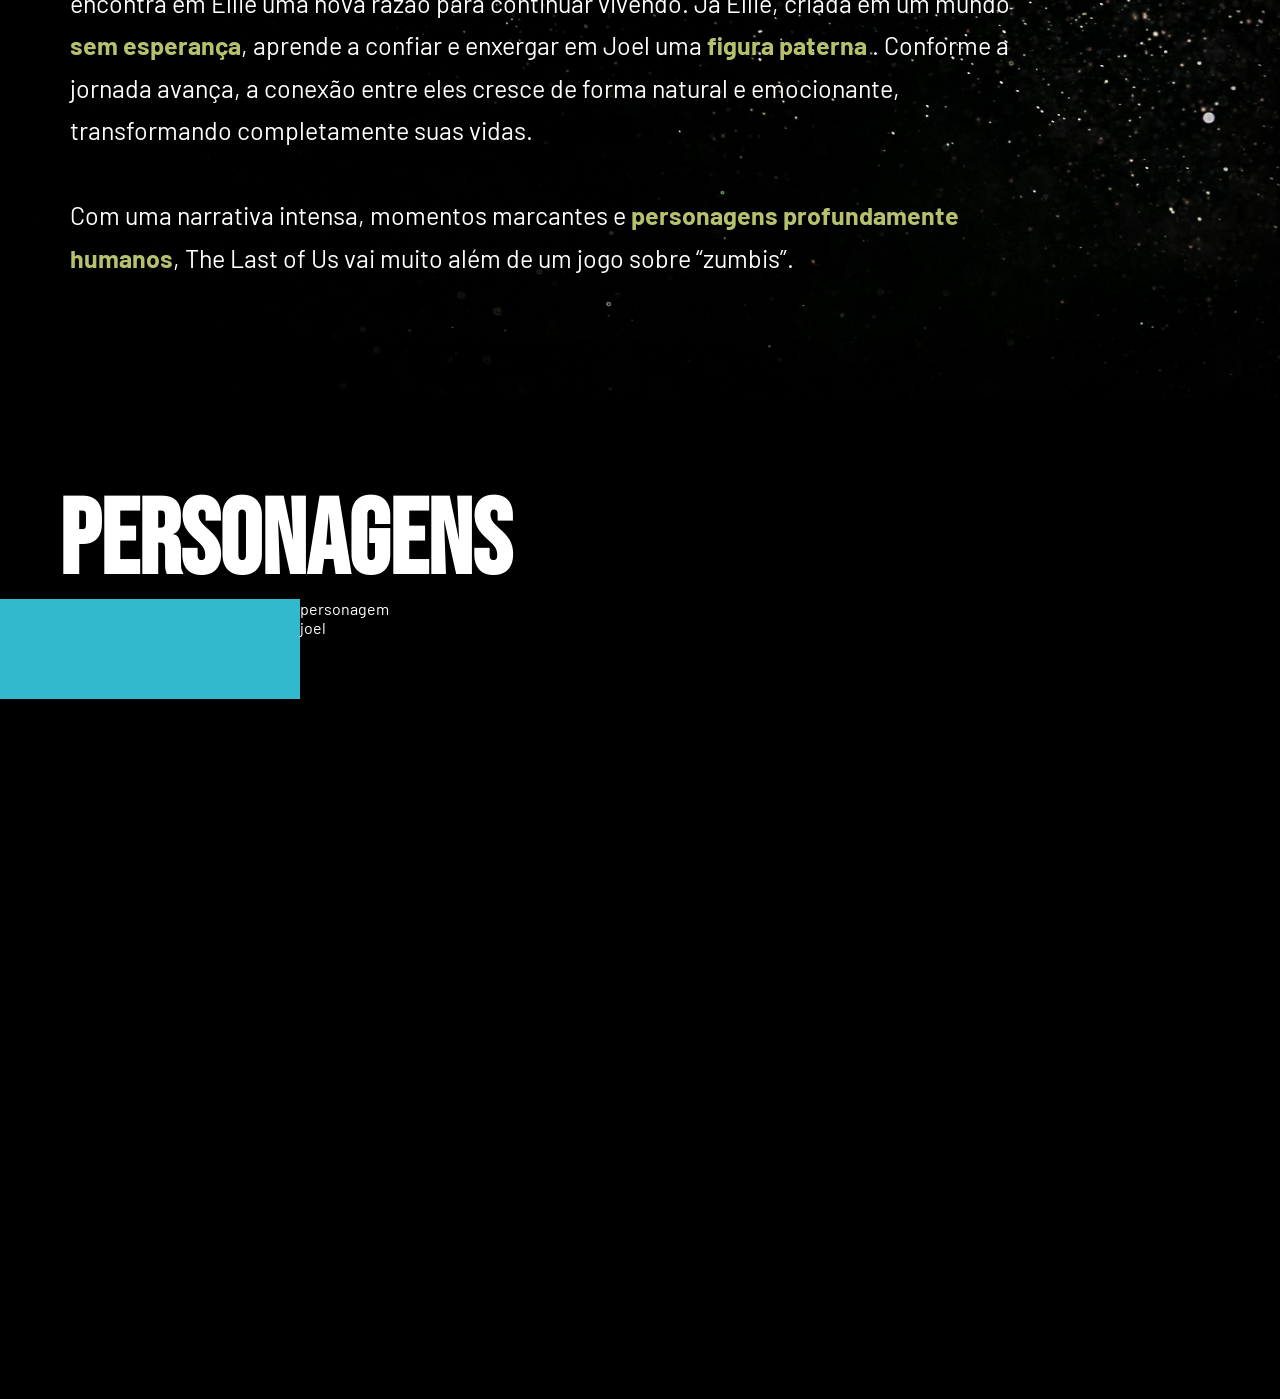
==== commit 42b0c77e: "site Atualizado/Banco de dados pronto" ====
--- a/public/index.html
+++ b/public/index.html
@@ -46,50 +46,40 @@
             <div class="titulo_sobre">
                 <h1>Sobre o Jogo</h1>
             </div>
-
             <div class="container_texto">
-
                 <div class="texto_sobre">
 
-                    Em um mundo destruído por uma infecção causada pelo fungo Cordyceps, pessoas infectadas se
-                    transformam em criaturas violentas e extremamente perigosas, semelhantes a “zumbis”. Em meio ao caos
-                    e à luta diária pela sobrevivência, The Last of Us acompanha a jornada de Joel e Ellie através de
+                    Em um mundo destruído por uma infecção causada pelo <b style="color: rgb(184, 192, 110);">fungo
+                        Cordyceps</b>, pessoas infectadas se
+                    transformam em criaturas violentas e extremamente perigosas, semelhantes a <b
+                        style="color: rgb(184, 192, 110);">zumbis</b>. Em meio ao caos
+                    e à luta diária pela sobrevivência, The Last of Us acompanha a jornada de <b
+                        style="color:rgb(184, 192, 110) ;">Joel e Ellie</b> através de
                     cidades abandonadas, territórios hostis e ameaças constantes. <br><br>
 
-                    Joel, um homem marcado por perdas e traumas após perder sua filha no início do surto, encontra em
-                    Ellie uma nova razão para continuar vivendo. Já Ellie, criada em um mundo sem esperança, aprende a
-                    confiar e enxergar em Joel uma figura paterna. Conforme a jornada avança, a conexão entre eles
+                    Joel, um homem marcado por perdas e traumas após <b style="color: rgb(184, 192, 110);">perder sua
+                        filha</b> no início do surto, encontra em
+                    Ellie uma nova razão para continuar vivendo. Já Ellie, criada em um mundo <b
+                        style="color: rgb(184, 192, 110);">sem esperança</b>, aprende a
+                    confiar e enxergar em Joel uma <b style="color: rgb(184, 192, 110);">figura paterna </b>. Conforme a
+                    jornada avança, a conexão entre eles
                     cresce de forma natural e emocionante, transformando completamente suas vidas. <br><br>
 
-                    Com uma narrativa intensa, momentos marcantes e personagens profundamente humanos, The Last of Us
-                    vai muito além de um jogo sobre “zumbis”. <br><br>
+                    Com uma narrativa intensa, momentos marcantes e <b style="color: rgb(184, 192, 110);">personagens
+                        profundamente humanos</b>, The Last of Us
+                    vai muito além de um jogo sobre “zumbis”.
                 </div>
-
             </div>
-
         </div>
-
-      
-
-    </section>
-    <section id="personagens" class="personagens">
-
-
-
-
-
-
-
-
-        
+        <div class="imagem_clicker">
+            <img src="css/imagens/fungo-removebg-preview-removebg-preview_upscaled.png" alt="Clicker The Last of Us">
+        </div>
     </section>
 
-
-
-
-
-
-
+    <section id="personagens" class="personagens">
+        <div class="titulo_personagens"><h2>Personagens</h2></div>
+        <div class="quadro_joel">personagem joel</div>
+    </section>
 </body>
 
 </html>
--- a/public/css/estilo.css
+++ b/public/css/estilo.css
@@ -13,8 +13,9 @@
   margin: 0;
   padding: 0;
   font-family: 'Barlow', 'Segoe UI', 'Segoe UI', Tahoma, Geneva, Verdana, sans-serif;
- background: linear-gradient(to bottom, #000000, #111111);
   height: 100%;
+  background-color: #000000
+  ;
 }
 
 :root {
@@ -31,64 +32,6 @@
   margin: auto;
 }
 
-.header {
-  height: var(--tamanho-header);
-  border-bottom: 2px solid #32b9cd;
-}
-
-.header .container {
-  justify-content: space-between;
-  align-items: center;
-  height: 100%;
-}
-
-.header a {
-  text-decoration: none;
-  color: #e3b062;
-}
-
-.agora {
-  font-weight: 800;
-}
-
-.titulo {
-  color: #32b9cd;
-  width: fit-content;
-  font-weight: 500;
-}
-
-.header h1 {
-  margin: 0;
-}
-
-/* BANNER */
-
-.banner {
-  height: var(--tamanho-banner);
-  color: white;
-  background-image: url();
-  background-size: cover;
-}
-
-.banner .container {
-  justify-content: center;
-  align-items: center;
-  height: 100%;
-}
-
-.banner .container p {
-  width: 50%;
-  margin: 0;
-  padding: 0;
-  font-size: 36px;
-}
-
-.banner .container span {
-  font-weight: 800;
-}
-
-/* FOOTER */
-
 
 .footer {
   background-color: rgba(0, 0, 0, 0.358);
@@ -104,12 +47,7 @@
   align-items: center;
   color: rgb(255, 255, 255);
   height: 80px;
-
   width: 100%;
-}
-
-.footer .container .version {
-  font-size: 12px;
 }
 
 .footer::before {
@@ -122,7 +60,6 @@
 }
 
 .frase {
-  height: 50px;
   width: 600px;
   display: flex;
   align-items: center;
@@ -188,6 +125,7 @@
   width: 550px;
   font-family: Impact, Haettenschweiler, 'Arial Narrow Bold', sans-serif
 }
+
 .titulo_h2_cad {
   display: flex;
   justify-content: center;
@@ -198,10 +136,6 @@
   color: #2c4e2b;
   width: 400px;
 }
-.cadastro.card h2 {
-  margin: 0;
-  font-size: 30px;
-}
 
 .formulario {
   display: flex;
@@ -218,16 +152,6 @@
 
 .formulario input {
   border: 2px solid #402d27;
-  text-align: center;
-  border-radius: 10px;
-  margin: 0;
-}
-
-.formulario select {
-  border: 2px solid #32b9cd;
-  background-color: rgb(255, 255, 255);
-  color: gray;
-  height: 36px;
   text-align: center;
   border-radius: 10px;
   margin: 0;
@@ -311,6 +235,7 @@
   margin: 0;
   font-size: 30px;
 }
+
 .login.card h1 {
   margin: 0;
   font-size: 100px;
@@ -365,7 +290,7 @@
   flex-direction: column;
   justify-content: start;
   padding: 5px 0;
-} 
+}
 
 .login.botao {
   cursor: pointer;
@@ -536,6 +461,7 @@
 html {
   scroll-behavior: smooth;
 }
+
 /*Inicio*/
 
 .hero {
@@ -547,6 +473,8 @@
   background-position: right center;
   background-repeat: no-repeat;
   padding: 80px 40px;
+  height: 1000px;
+  display: block;
 
 }
 
@@ -562,6 +490,7 @@
   top: 0;
   left: 0;
   width: 100%;
+  z-index: 999;
 
 }
 
@@ -579,6 +508,10 @@
 .logo a {
   text-decoration: none;
   color: inherit;
+}
+
+.logo :hover {
+  color: #7b7683;
 }
 
 .menu {
@@ -708,74 +641,165 @@
   height: 300px;
 
 }
+
 /*Sobre o jogo*/
 
 
 .sobre {
-  min-height: 1000px;
-  display: flex;
-  color: #fff;
-  align-items: center;
-  background-color: rgba(0, 0, 0, 0.623);
-  padding-left: 70px;
-  justify-content: flex-start;
-  background-image: linear-gradient(to right, rgba(0, 0, 0, 0.622), rgba(0, 0, 0, 0.027)),
-  url(imagens/fungo-removebg-preview.png);
+  min-height: auto;
+  display: flex;
+  color: #ffffff;
+  align-items: center;
+  padding-left: 60px;
+  justify-content: space-between;
+  background-image: url(imagens/imagem_esporos_final_rotated.png);
   background-repeat: no-repeat;
-  background-size: 70%;
-  background-position: right;
+  background-size: cover;
+  background-position: center;
+  position: relative;
+  overflow: hidden;
+  z-index: 1;
+  height: 1000px;
+  box-shadow: inset 0 0 150px rgba(0, 0, 0, 0.9),
+    inset 0 0 50px rgba(0, 0, 0, 1);
+  margin-top: -20px;
+
+}
+
+.sobre .container_texto {
+  display: flex;
+  justify-content: center;
+  align-items: flex-start;
+  height: 700px;
+  width: 970px;
+  border-radius: 10px;
+
+}
+
+/*
+.sobre::before {
+  content: "";
+  position: absolute;
+  top: 0;
+  left: 0;
+  width: 40%;
+  height: 80%;
+  background-image: 
+    radial-gradient(circle, rgba(169, 170, 168, 0.7) 1.5px, transparent 1.5px),
+    radial-gradient(circle, rgba(100, 150, 70, 0.5) 2px, transparent 2px),
+    radial-gradient(circle, rgba(148, 166, 130, 0.4) 1px, transparent 1px),
+    radial-gradient(circle at top left, rgba(188, 198, 120, 0.529), transparent 70%);
+
+  background-size: 40px 40px, 60px 60px, 75px 75px, 100%;
+  background-position: 0px 0px, 15px 20px, 30px 10px, 0 0;
   
-}
-.sobre .container_texto {
-  display: flex;
-  justify-content: flex-start;
-  align-items: center;
-  height: 350px;
-  width: 1000px;
-}
+  -webkit-mask-image: linear-gradient(to bottom, rgba(0,0,0,1) 30%, rgba(0,0,0,0) 100%);
+  mask-image: linear-gradient(to bottom, rgba(0,0,0,1) 30%, rgba(0,0,0,0) 100%);
+
+  filter: blur(0.5px); 
+  z-index: -1;
+  pointer-events: none;
+}
+
+.sobre::after {
+  content: "";
+  position: absolute;
+  top: 0;
+  right: 0;
+  width: 40%;
+  height: 60%;
+  
+  background-image: 
+    radial-gradient(circle, rgba(143, 181, 105, 0.6) 1.5px, transparent 1.5px),
+    radial-gradient(circle, rgba(121, 150, 85, 0.4) 2.5px, transparent 2.5px),
+    radial-gradient(circle, rgba(181, 209, 129, 0.3) 1px, transparent 1px),
+    radial-gradient(circle at top right, rgba(150, 169, 94, 0.4), transparent 70%);
+
+  background-size: 45px 45px, 55px 55px, 80px 80px, 100% 100%;
+  background-position: 10px 5px, 25px 30px, 5px 15px, 0 0;
+  
+  -webkit-mask-image: linear-gradient(to bottom, rgba(0,0,0,1) 30%, rgba(0,0,0,0) 100%);
+  mask-image: linear-gradient(to bottom, rgba(0,0,0,1) 30%, rgba(0,0,0,0) 100%);
+
+  filter: blur(0.8px); 
+  z-index: -1;
+  pointer-events: none;
+}
+*/
 .sobre .texto_sobre {
   /*background-color: #ea1010;*/
   width: 570px;
   font-family: "roboto" Arial, Helvetica, sans-serif;
   width: 950px;
   font-size: 25px;
-  height: 1200px;
-  padding-top: 100px;
-  line-height: 1.5;
-}
+  height: auto;
+  line-height: 1.7;
+  padding-bottom: 250px;
+}
+
 .sobre .titulo_sobre {
-  /*background-color: #32b9cd;*/
+  /* background-color: #32b9cd;*/
   font-family: "Bebas Neue", sans-serif;
-  height: 600px;
+  height: 270px;
   width: 500px;
-  /*margin-top: 100px;*/
-  font-size: 50px ;
+  font-size: 50px;
   margin-left: 20px;
   letter-spacing: 6px;
   font-style: normal;
   padding-top: 100px;
-  
+
 }
 
 .lado_texto {
-    display: flex;
-    flex-direction: column;
-}
-
-.imagem_sobre img {
-    width: 700px;
-    height: auto;
-    border-radius: 10px;
-    transition: 0.5s;
-    box-shadow: 0 0 30px rgba(0,0,0,0.7);
-    filter: brightness(0.9) contrast(1.1);
-}
-.imagem_sobre img:hover {
-    transform: scale(1.03);
-}
+  display: flex;
+  flex-direction: column;
+}
+
+.imagem_clicker {
+  flex: 1;
+  display: flex;
+  justify-content: flex-end;
+}
+
+.imagem_clicker img {
+  max-width: 100%;
+  height: auto;
+  transform: scale(1.2);
+  filter: drop-shadow(-20px 10px 30px rgba(0, 0, 0, 0.8));
+  margin-right: 150px;
+  margin-bottom: 150px;
+  -webkit-mask-image:
+    linear-gradient(to bottom, black 70%, transparent 100%),
+    linear-gradient(to right black 85%, transparent 100%);
+  mask-image:
+    linear-gradient(to bottom, black 70%, transparent 100%),
+    linear-gradient(to right, black 85%, transparent 100%);
+  -webkit-mask-composite: source-in;
+  mask-composite: intersect;
+}
+/*Personagens*/
 
 .personagens {
-
-}
-
-  
+  min-height: auto;
+  height: 1000px;
+  color: #fff;
+}
+.titulo_personagens {
+  height: 200px;
+  width: 500px;
+  display: flex;
+  justify-content: center;
+  align-items: flex-start;
+  /*background-color: #ea1010;*/
+  font-family: 'Bebas Neue', sans-serif;
+  font-size: 70px;
+  padding-top: 80px;
+  padding-left: 70px;
+}
+.quadro_joel {
+  background-color: #32b9cd;
+  height: 100px;
+  width: 100px;
+  padding-left: 300px;
+
+}
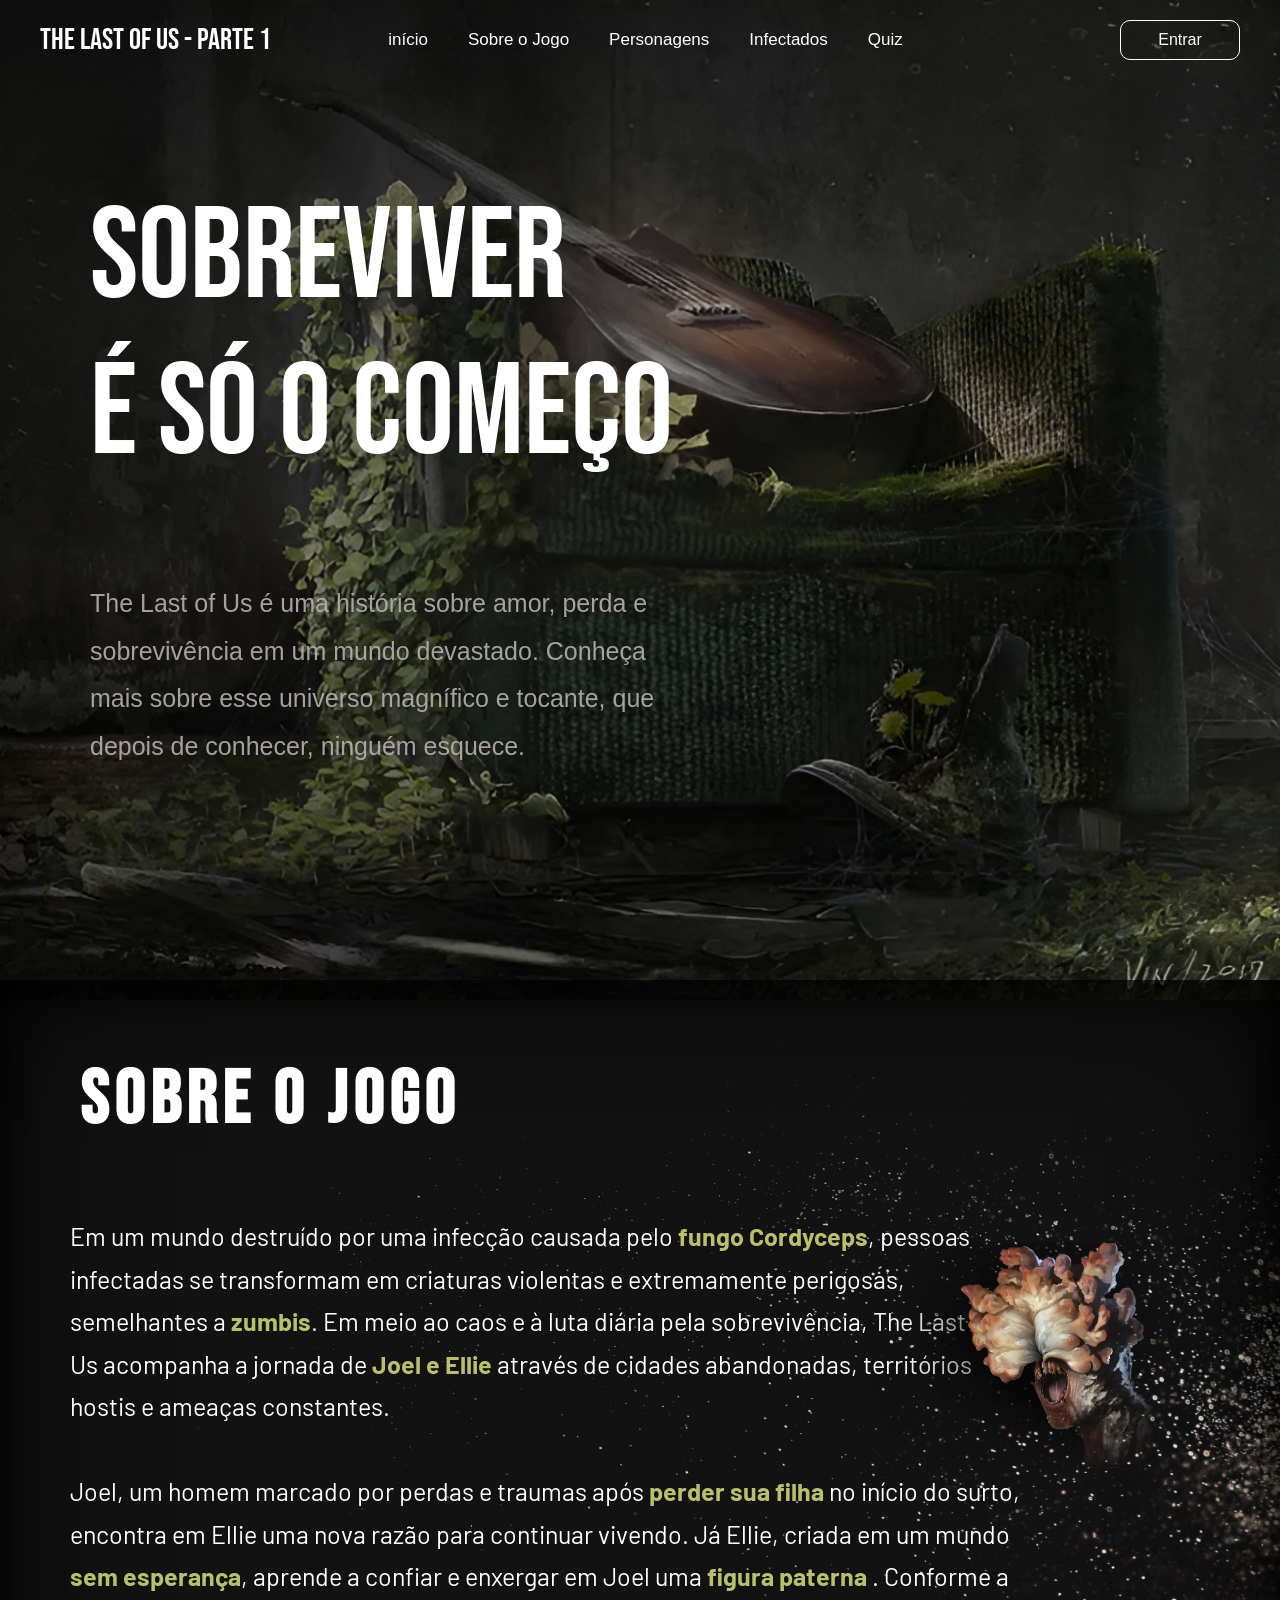
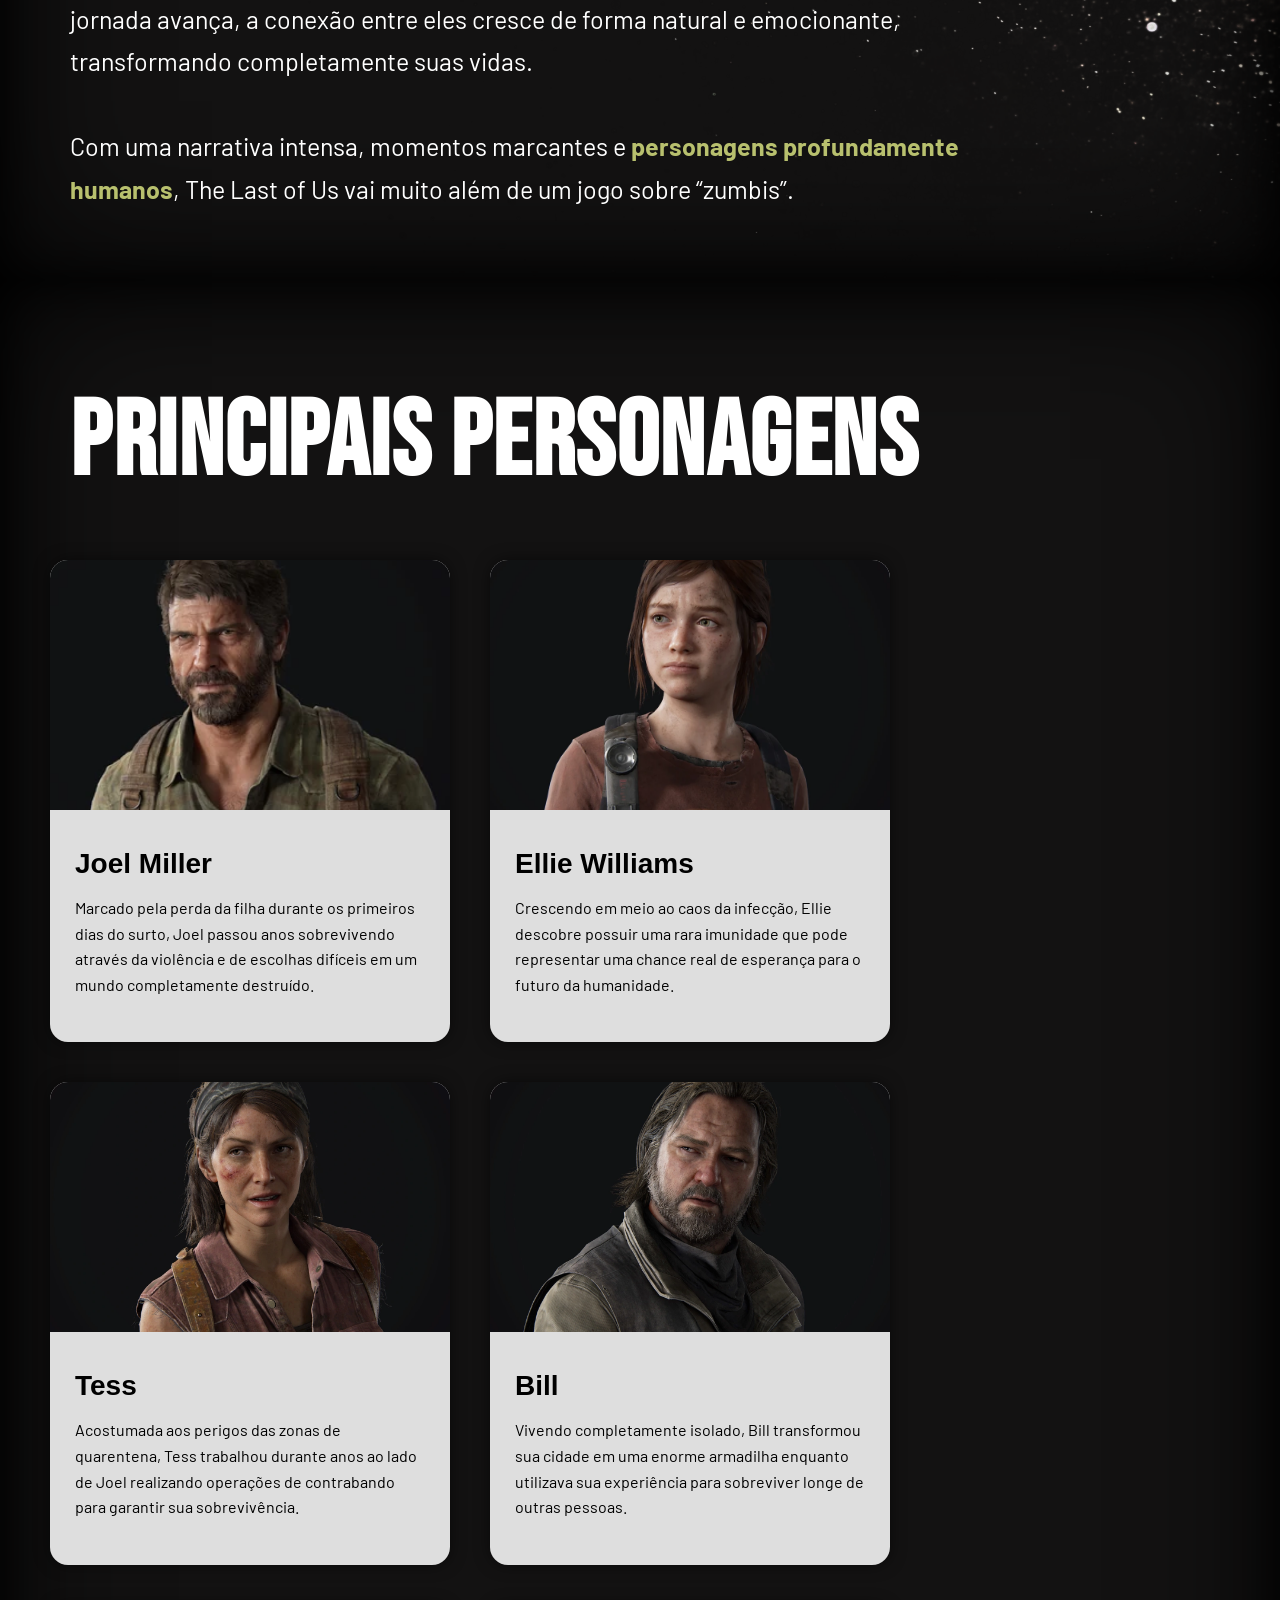
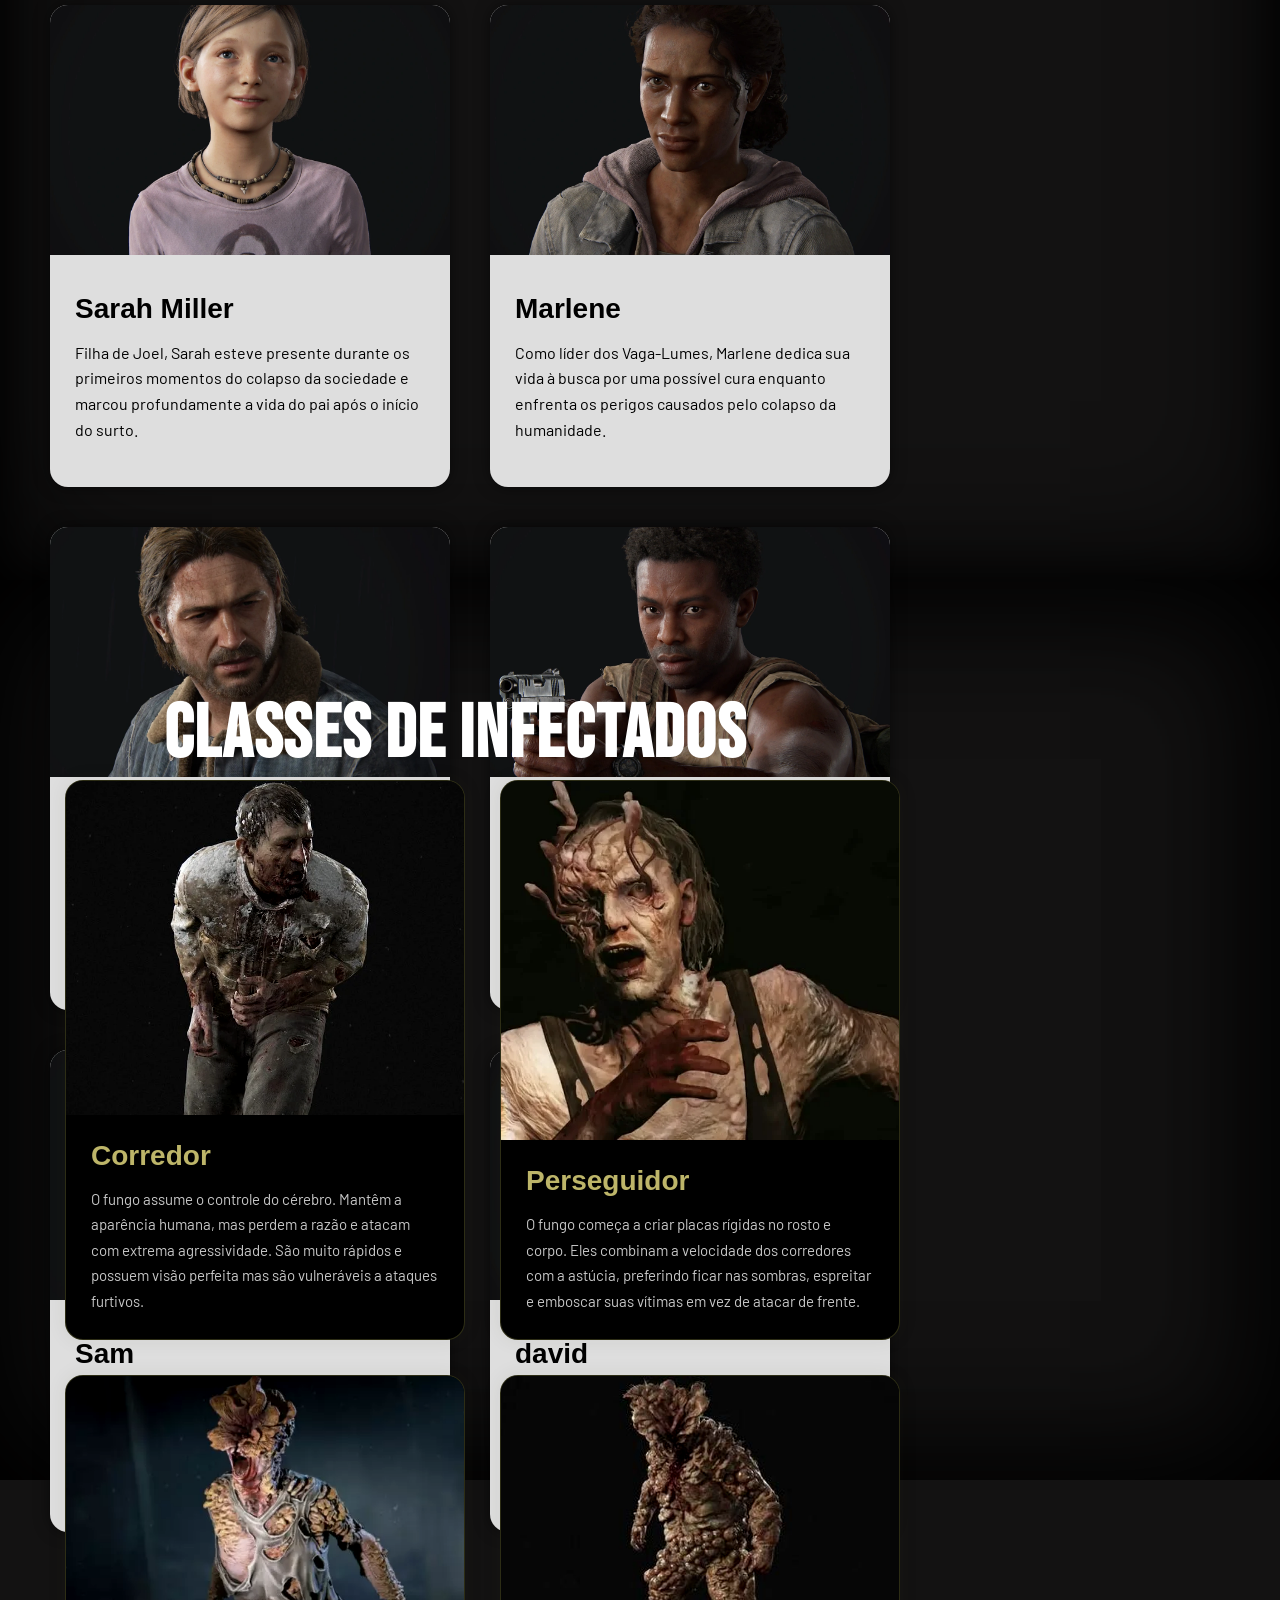
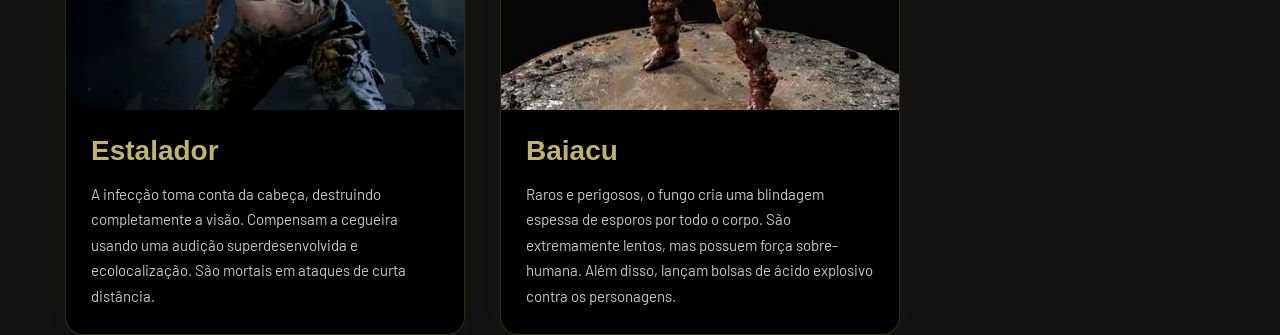
==== commit 65c6aa3b: "Página home finalizada" ====
--- a/public/index.html
+++ b/public/index.html
@@ -4,7 +4,7 @@
 <head>
     <meta charset="UTF-8">
     <meta name="viewport" content="width=device-width, initial-scale=1.0">
-    <title>Document</title>
+    <title>TLOU</title>
     <link rel="stylesheet" href="css/estilo.css">
     <link rel="preconnect" href="https://fonts.googleapis.com">
     <link rel="preconnect" href="https://fonts.gstatic.com" crossorigin>
@@ -15,10 +15,12 @@
     <header class="navbar">
         <div class="logo"> <a href="index.html">THE LAST OF US - PARTE 1</a></div>
         <nav class="menu">
-            <a href="#inicio">Início</a>
+            <a href="#inicio">início</a>
             <a href="#sobre">Sobre o Jogo</a>
             <a href="#personagens">Personagens</a>
+            <a href="#infectados">Infectados</a>
             <a href="#">Quiz</a>
+
 
         </nav>
         </nav>
@@ -38,7 +40,6 @@
                 devastado.
                 Conheça mais sobre esse universo magnífico e tocante, que depois de conhecer, ninguém esquece.</div>
     </section>
-    <div><img class="imagem_home" alt=""></div>
     <section id="sobre" class="sobre">
 
         <div class="lado_texto">
@@ -69,6 +70,7 @@
                         profundamente humanos</b>, The Last of Us
                     vai muito além de um jogo sobre “zumbis”.
                 </div>
+                <div class="frase-final_sobre"></div>
             </div>
         </div>
         <div class="imagem_clicker">
@@ -77,8 +79,211 @@
     </section>
 
     <section id="personagens" class="personagens">
-        <div class="titulo_personagens"><h2>Personagens</h2></div>
-        <div class="quadro_joel">personagem joel</div>
+        <div class="titulo_personagens">
+            <h2>Principais Personagens</h2>
+        </div>
+        <div class="conteudo-personagens">
+            <div class="card-personagens">
+                <img src="css/imagens/Part_I_Joel_infobox.webp" alt="Joel">
+
+                <div class="conteudo">
+                    <h2>Joel Miller</h2>
+
+                    <p>
+
+                        Marcado pela perda da filha durante os primeiros dias
+                        do surto, Joel passou anos sobrevivendo através da violência
+                        e de escolhas difíceis em um mundo completamente destruído.
+
+                    </p>
+
+
+                </div>
+            </div>
+
+            <div class="card-personagens">
+                <img src="css/imagens/Part_I_Ellie_infobox.webp" alt="Ellie">
+
+                <div class="conteudo">
+                    <h2>Ellie Williams</h2>
+
+                    <p>
+                        Crescendo em meio ao caos da infecção, Ellie descobre
+                        possuir uma rara imunidade que pode representar uma chance
+                        real de esperança para o futuro da humanidade.
+                    </p>
+                </div>
+            </div>
+            <div class="card-personagens">
+                <img src="css/imagens/Part_I_Tess_infobox.webp" alt="Tess">
+
+                <div class="conteudo">
+                    <h2>Tess</h2>
+
+                    <p>
+                        Acostumada aos perigos das zonas de quarentena, Tess
+                        trabalhou durante anos ao lado de Joel realizando operações
+                        de contrabando para garantir sua sobrevivência.
+                    </p>
+                </div>
+            </div>
+            <div class="card-personagens">
+                <img src="css/imagens/Part_I_Bill_infobox.webp" alt="Bill">
+
+                <div class="conteudo">
+                    <h2>Bill</h2>
+
+                    <p>
+                        Vivendo completamente isolado, Bill transformou sua cidade
+                        em uma enorme armadilha enquanto utilizava sua experiência
+                        para sobreviver longe de outras pessoas.
+                    </p>
+                </div>
+            </div>
+            <div class="card-personagens">
+                <img src="css/imagens/Sarah_Part_I_infobox.webp" alt="Sarah">
+
+                <div class="conteudo">
+                    <h2>Sarah Miller</h2>
+
+                    <p>
+                        Filha de Joel, Sarah esteve presente durante os primeiros
+                        momentos do colapso da sociedade e marcou profundamente
+                        a vida do pai após o início do surto.
+                    </p>
+                </div>
+            </div>
+            <div class="card-personagens">
+                <img src="css/imagens/Part_I_Marlene_infobox.webp" alt="Marlene">
+
+                <div class="conteudo">
+                    <h2>Marlene</h2>
+
+                    <p>
+                        Como líder dos Vaga-Lumes, Marlene dedica sua vida
+                        à busca por uma possível cura enquanto enfrenta os perigos
+                        causados pelo colapso da humanidade.
+                    </p>
+                </div>
+            </div>
+            <div class="card-personagens">
+                <img src="css/imagens/Part_I_Tommy_infobox.webp" alt="Tommy">
+
+                <div class="conteudo">
+                    <h2>Tommy Miller</h2>
+
+                    <p>
+                        Após anos enfrentando diferentes grupos de sobreviventes,
+                        Tommy, irmão de joel, tenta construir uma vida segura ao lado
+                        de pessoas que ainda acreditam em reconstrução.
+                    </p>
+                </div>
+            </div>
+            <div class="card-personagens">
+                <img src="css/imagens/Part_I_Henry_infobox.webp" alt="henry">
+
+                <div class="conteudo">
+                    <h2>henry</h2>
+                    <p>
+                        Durante sua jornada pelas cidades destruídas, Henry faz
+                        o possível para proteger seu irmão Sam enquanto enfrenta decisões
+                        difíceis para continuarem vivos.
+                    </p>
+                </div>
+            </div>
+            <div class="card-personagens">
+                <h1></h1>
+                <img src="css/imagens/Part_I_Sam_infobox.webp" alt="Sam">
+
+                <div class="conteudo">
+                    <h2>Sam</h2>
+
+                    <p>
+                        Ainda muito jovem, Sam acompanha o irmão Henry em busca
+                        de segurança enquanto tenta compreender os perigos
+                        constantes do novo mundo.
+                    </p>
+                </div>
+            </div>
+            <div class="card-personagens">
+                <img src="css/imagens/Part_I_David_infobox.webp" alt="David">
+
+                <div class="conteudo">
+                    <h2>david</h2>
+
+                    <p>
+                        Liderando um pequeno grupo de sobreviventes, David demonstra
+                        comportamento calmo e amigável, mas esconde intenções
+                        extremamente perigosas por trás de suas ações.
+                    </p>
+                </div>
+            </div>
+        </div>
+    </section>
+    <section id="infectados" class="infectados">
+        <div class="titulo_infectados">
+            <h1>Classes de Infectados</h1>
+        </div>
+
+        <div class="infectados-container">
+
+            <div class="infectados-card">
+                <img src="css/imagens/runners-tlou.webp" alt="Corredor">
+
+                <div class="infectados-conteudo">
+                    <h2>Corredor</h2>
+
+                    <p>
+                        O fungo assume o controle do cérebro. Mantêm a aparência humana, mas perdem a razão e atacam com
+                        extrema agressividade.
+                        São muito rápidos e possuem visão perfeita mas são vulneráveis a ataques
+                        furtivos.
+                    </p>
+                </div>
+            </div>
+            <div class="infectados-card">
+                <img src="css/imagens/espreitador-tlou-infectado.webp" alt="Perseguidor">
+
+                <div class="infectados-conteudo">
+                    <h2>Perseguidor</h2>
+
+                    <p>
+                        O fungo começa a criar placas rígidas no rosto e corpo. Eles combinam a velocidade dos
+                        corredores com a astúcia, preferindo ficar nas sombras, espreitar e emboscar suas vítimas em vez
+                        de atacar de frente.
+                    </p>
+                </div>
+            </div>
+
+            <div class="infectados-card">
+                <img src="css/imagens/estalador-the-last-of-us-800x450.webp" alt="Estalador">
+
+                <div class="infectados-conteudo">
+                    <h2>Estalador</h2>
+
+                    <p>
+                        A infecção toma conta da cabeça, destruindo
+                        completamente a visão. Compensam a cegueira usando uma audição superdesenvolvida e
+                        ecolocalização. São mortais em ataques de curta distância.
+                    </p>
+                </div>
+            </div>
+
+            <div class="infectados-card">
+                <img src="css/imagens/baiacus.jpeg" alt="Baiacu">
+
+                <div class="infectados-conteudo">
+                    <h2>Baiacu</h2>
+
+                    <p>
+                        Raros e perigosos, o fungo cria uma blindagem espessa de esporos por todo o corpo. São
+                        extremamente lentos, mas possuem força sobre-humana. Além disso,
+                        lançam bolsas de ácido explosivo contra os personagens.
+                    </p>
+                </div>
+            </div>
+
+        </div>
     </section>
 </body>
 
--- a/public/css/estilo.css
+++ b/public/css/estilo.css
@@ -4,18 +4,12 @@
   box-sizing: border-box;
 }
 
-html,
-body {
-  height: 100%;
-}
-
-body {
+html,body {
   margin: 0;
   padding: 0;
   font-family: 'Barlow', 'Segoe UI', 'Segoe UI', Tahoma, Geneva, Verdana, sans-serif;
   height: 100%;
-  background-color: #000000
-  ;
+  background-color:#131212;
 }
 
 :root {
@@ -216,7 +210,7 @@
   flex: 1;
 }
 
-.card {
+.card-login {
   width: 50%;
   background-color: #fcfcfc;
   border-radius: 25px;
@@ -231,12 +225,12 @@
   font-family: Impact, Haettenschweiler, 'Arial Narrow Bold', sans-serif;
 }
 
-.login.card h2 {
+.card-login h2 {
   margin: 0;
   font-size: 30px;
 }
 
-.login.card h1 {
+.card-login h1 {
   margin: 0;
   font-size: 100px;
 }
@@ -652,14 +646,14 @@
   align-items: center;
   padding-left: 60px;
   justify-content: space-between;
-  background-image: url(imagens/imagem_esporos_final_rotated.png);
+  background-image: url(imagens/imagem_esporos_final_rotated-Photoroom.png);
   background-repeat: no-repeat;
   background-size: cover;
   background-position: center;
   position: relative;
   overflow: hidden;
   z-index: 1;
-  height: 1000px;
+  height: 900px;
   box-shadow: inset 0 0 150px rgba(0, 0, 0, 0.9),
     inset 0 0 50px rgba(0, 0, 0, 1);
   margin-top: -20px;
@@ -675,57 +669,6 @@
   border-radius: 10px;
 
 }
-
-/*
-.sobre::before {
-  content: "";
-  position: absolute;
-  top: 0;
-  left: 0;
-  width: 40%;
-  height: 80%;
-  background-image: 
-    radial-gradient(circle, rgba(169, 170, 168, 0.7) 1.5px, transparent 1.5px),
-    radial-gradient(circle, rgba(100, 150, 70, 0.5) 2px, transparent 2px),
-    radial-gradient(circle, rgba(148, 166, 130, 0.4) 1px, transparent 1px),
-    radial-gradient(circle at top left, rgba(188, 198, 120, 0.529), transparent 70%);
-
-  background-size: 40px 40px, 60px 60px, 75px 75px, 100%;
-  background-position: 0px 0px, 15px 20px, 30px 10px, 0 0;
-  
-  -webkit-mask-image: linear-gradient(to bottom, rgba(0,0,0,1) 30%, rgba(0,0,0,0) 100%);
-  mask-image: linear-gradient(to bottom, rgba(0,0,0,1) 30%, rgba(0,0,0,0) 100%);
-
-  filter: blur(0.5px); 
-  z-index: -1;
-  pointer-events: none;
-}
-
-.sobre::after {
-  content: "";
-  position: absolute;
-  top: 0;
-  right: 0;
-  width: 40%;
-  height: 60%;
-  
-  background-image: 
-    radial-gradient(circle, rgba(143, 181, 105, 0.6) 1.5px, transparent 1.5px),
-    radial-gradient(circle, rgba(121, 150, 85, 0.4) 2.5px, transparent 2.5px),
-    radial-gradient(circle, rgba(181, 209, 129, 0.3) 1px, transparent 1px),
-    radial-gradient(circle at top right, rgba(150, 169, 94, 0.4), transparent 70%);
-
-  background-size: 45px 45px, 55px 55px, 80px 80px, 100% 100%;
-  background-position: 10px 5px, 25px 30px, 5px 15px, 0 0;
-  
-  -webkit-mask-image: linear-gradient(to bottom, rgba(0,0,0,1) 30%, rgba(0,0,0,0) 100%);
-  mask-image: linear-gradient(to bottom, rgba(0,0,0,1) 30%, rgba(0,0,0,0) 100%);
-
-  filter: blur(0.8px); 
-  z-index: -1;
-  pointer-events: none;
-}
-*/
 .sobre .texto_sobre {
   /*background-color: #ea1010;*/
   width: 570px;
@@ -734,7 +677,6 @@
   font-size: 25px;
   height: auto;
   line-height: 1.7;
-  padding-bottom: 250px;
 }
 
 .sobre .titulo_sobre {
@@ -746,7 +688,7 @@
   margin-left: 20px;
   letter-spacing: 6px;
   font-style: normal;
-  padding-top: 100px;
+  padding-top: 110px;
 
 }
 
@@ -781,25 +723,178 @@
 
 .personagens {
   min-height: auto;
-  height: 1000px;
-  color: #fff;
+  height: 1900px;
+  color: #ffffff;
+  padding-top: 100px;
+  box-shadow: inset 0 0 150px rgba(0, 0, 0, 0.9),
+    inset 0 0 50px rgba(0, 0, 0, 1);
 }
 .titulo_personagens {
-  height: 200px;
-  width: 500px;
-  display: flex;
-  justify-content: center;
+  height: 100px;
+  width: 1000px;
+  display: flex;
+  justify-content: flex-start;
   align-items: flex-start;
   /*background-color: #ea1010;*/
   font-family: 'Bebas Neue', sans-serif;
   font-size: 70px;
-  padding-top: 80px;
   padding-left: 70px;
-}
-.quadro_joel {
-  background-color: #32b9cd;
-  height: 100px;
-  width: 100px;
-  padding-left: 300px;
-
+  letter-spacing: 1.5px;
+  
+}
+.conteudo-personagens{
+    display: flex;
+    justify-content: flex-start;
+    align-items: flex-start;
+    gap: 40px;
+    flex-wrap: wrap;
+    /*background-color: #09ec11;*/
+    height: 800px;
+    width: 100%;
+    padding-top: 80px;
+    padding-left: 50px;
+}
+
+.card-personagens{
+    width: 400px;
+    height: 500 px;
+    background-color: #dedede;
+    border-radius: 18px;
+    transition: 0.4s;
+    box-shadow: 0 0 15px rgba(0,0,0,0.5);
+    overflow-x: hidden;
+}
+
+.card-personagens:hover{
+    transform: translateY(-10px);
+    box-shadow: 0 0 25px rgba(255,255,255,0.1);
+}
+
+.card-personagens img{
+    width: 100%;
+    height: 250px;
+    object-fit:cover;
+    margin-bottom: 10px;
+    /*border-radius: 10px;*/
+  }
+
+.conteudo{
+    padding: 25px;
+    font-family: "roboto" Arial, Helvetica, sans-serif;
+}
+
+.conteudo h2{
+    color: rgb(0, 0, 0);
+    font-size: 28px;
+    margin-bottom: 15px;
+    font-family: Arial, Helvetica, sans-serif;
+}
+
+.conteudo p{
+    color: #000000;
+    line-height: 1.6;
+    margin-bottom: 20px;
+}
+
+.conteudo button{
+    width: 100%;
+    padding: 12px;
+
+    border: none;
+    border-radius: 10px;
+
+    background-color: #6b8e23;
+    color: white;
+
+    font-weight: bold;
+    cursor: pointer;
+
+    transition: 0.3s;
+}
+
+.conteudo button:hover{
+    background-color: #89b52c;
+}
+.infectados {
+  height: 100%;
+  display: block;
+  box-shadow: inset 0 0 150px rgba(0, 0, 0, 0.9),
+    inset 0 0 150px rgba(0, 0, 0, 1);
+}
+.titulo_infectados {
+  display: flex;
+  justify-content: center;
+  align-items: flex-end;
+  color: #ffffff;
+  height: 200px;
+  width: 850px;
+  font-family: "Bebas Neue", sans-serif;
+  font-size: 50px;
+  letter-spacing: 1.7px;
+  /*background-color: #89b52c;*/
+  padding-left: 60px;
+}
+
+.infectados-container{
+    display: flex;
+    gap: 35px;
+    flex-wrap: wrap;
+    align-items: flex-end;
+    /*background-color: #32b9cd;*/
+    height: 650px;
+    width: 1800x;
+    padding-left: 65px;
+}
+
+.infectados-card{
+    width: 400px;
+    height: 560px;
+    background-color: #000000;
+    border: 1px solid rgba(226, 222, 104, 0.2);
+    border-radius: 18px;
+    overflow: hidden;
+    transition: 0.4s;
+    display: flex;
+    flex-direction: column;
+    box-shadow:
+    0 0 20px rgba(70, 65, 39, 0.08);
+}
+
+.infectados-card:hover{
+    transform: translateY(-10px);
+    border-color: rgba(255, 217, 80, 0.5);
+    box-shadow:
+    0 0 30px rgba(255, 225, 0, 0.2);
+}
+
+
+.infectados-card img{
+    width: 100%;
+    height: 360px;
+    object-fit: cover;
+    filter:
+    saturate(0.8)
+    contrast(1.1);
+}
+
+.infectados-conteudo{
+    padding: 25px;
+    display: flex;
+    flex-direction: column;
+    flex: 1;
+    font-family: "roboto" Arial, Helvetica, sans-serif;
+}
+
+.infectados-conteudo h2{
+    color: #bdb569;
+    font-size: 28px;
+    margin-bottom: 15px;
+    font-weight: 700;
+    font-family: Arial, Helvetica, sans-serif;
+}
+
+.infectados-conteudo p{
+    color: #c7c7c7;
+    line-height: 1.7;
+    font-size: 15px;
 }
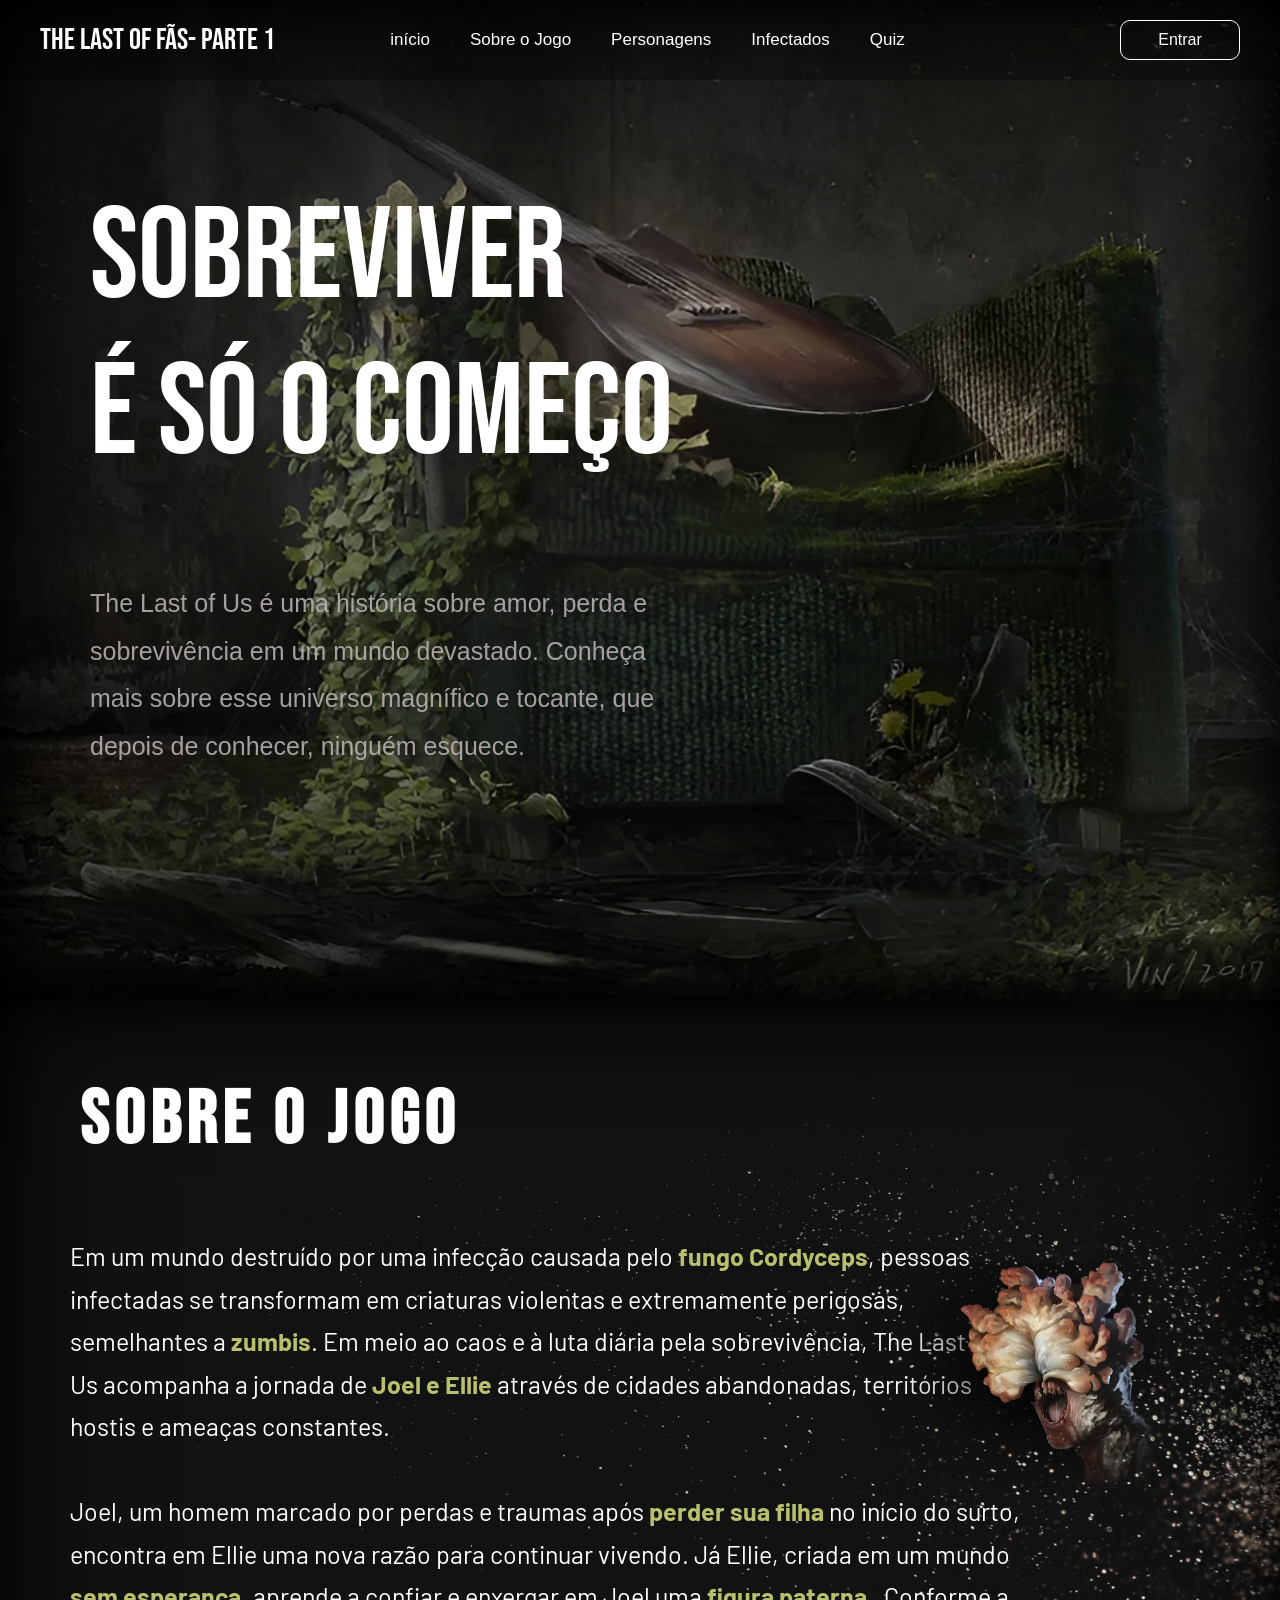
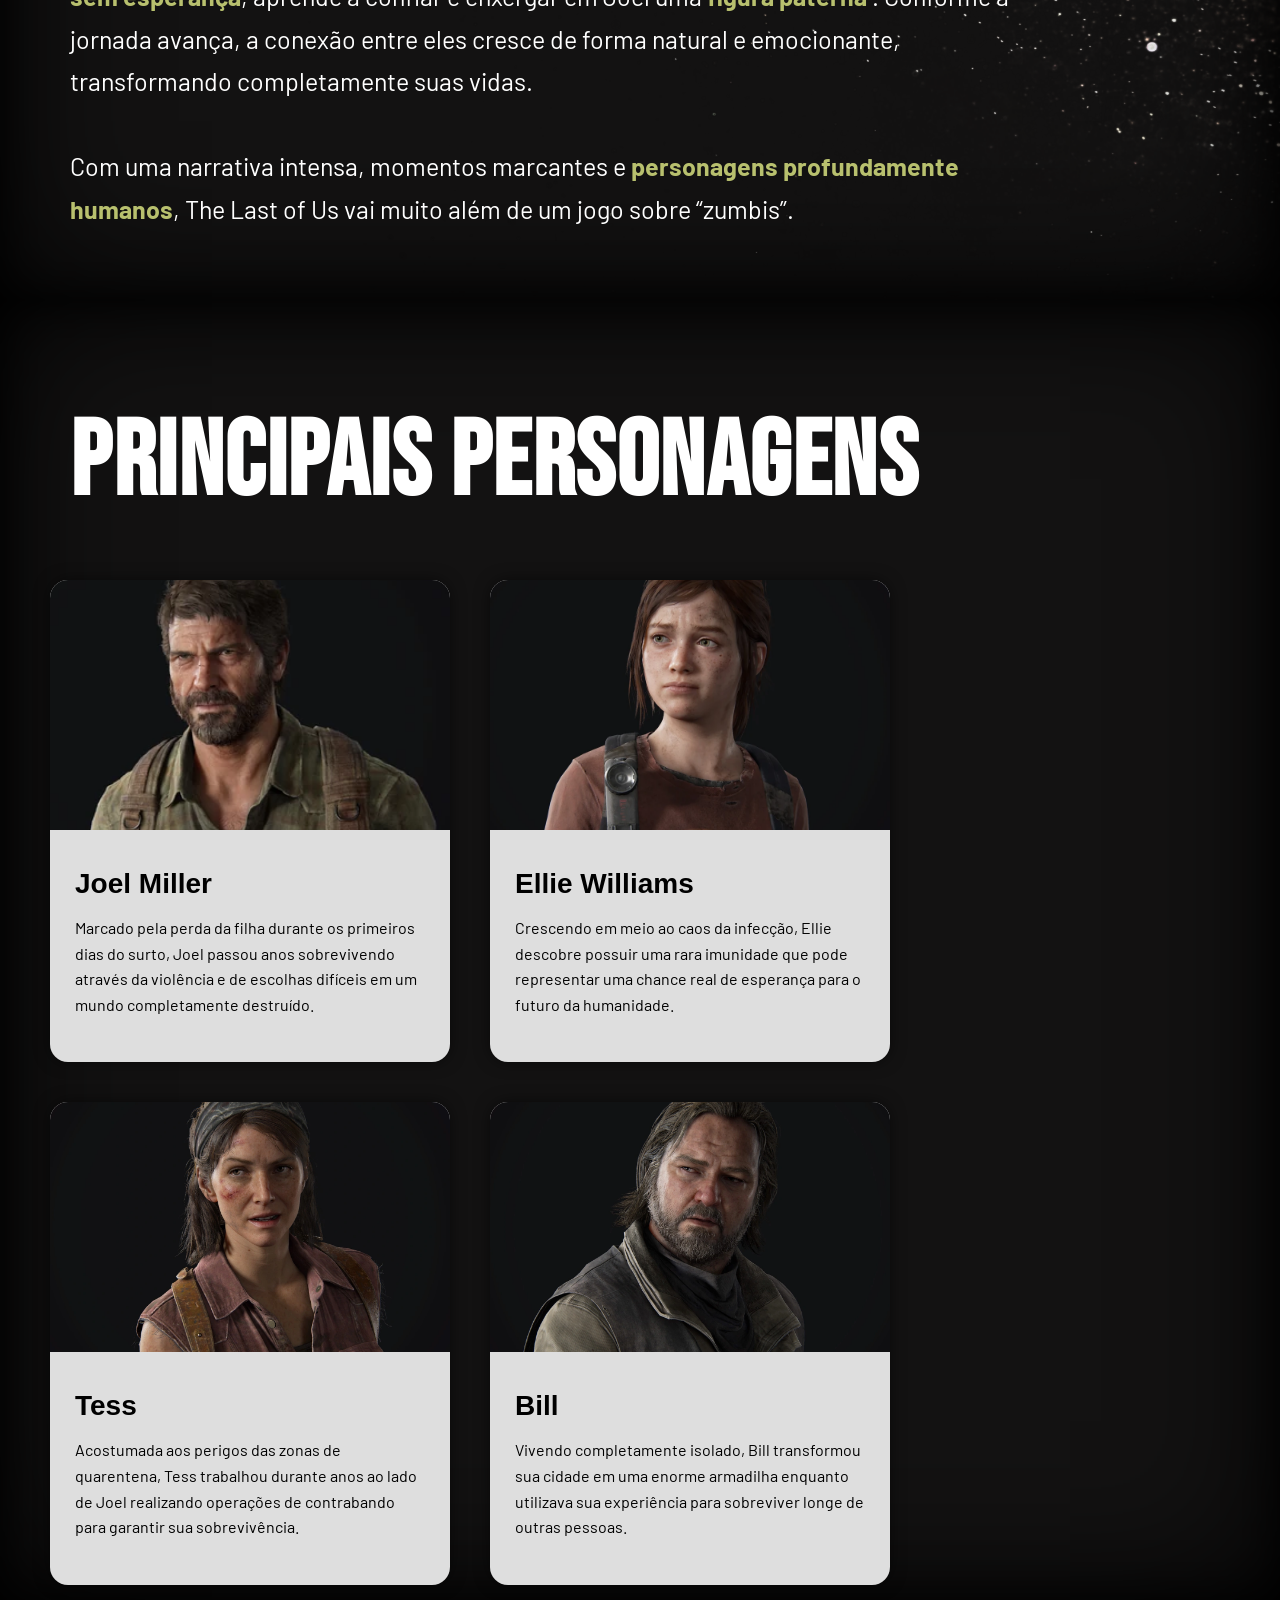
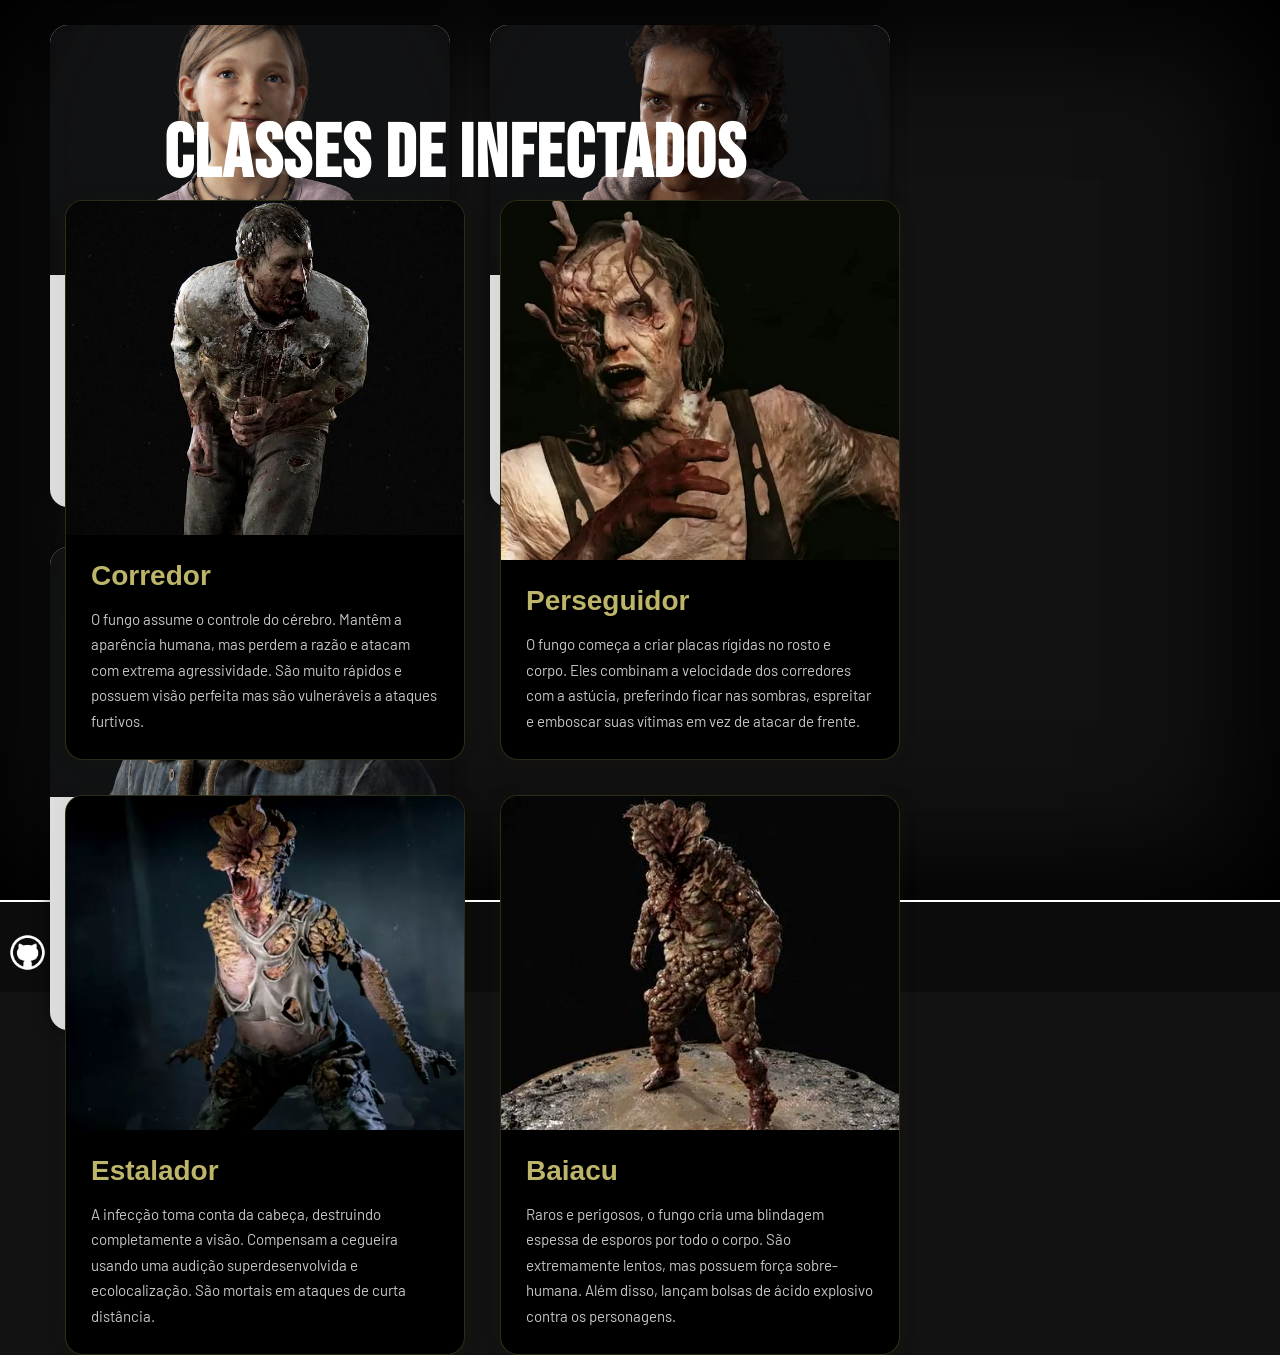
==== commit 7791b434: "Quiz pronto" ====
--- a/public/index.html
+++ b/public/index.html
@@ -13,21 +13,20 @@
 
 <body>
     <header class="navbar">
-        <div class="logo"> <a href="index.html">THE LAST OF US - PARTE 1</a></div>
+        <div class="logo"> <a href="index.html">THE LAST OF FÃS- PARTE 1</a></div>
         <nav class="menu">
             <a href="#inicio">início</a>
             <a href="#sobre">Sobre o Jogo</a>
             <a href="#personagens">Personagens</a>
             <a href="#infectados">Infectados</a>
-            <a href="#">Quiz</a>
+            <a href="quiz/quiz.html">Quiz</a>
 
 
         </nav>
-        </nav>
-        <a href="login.html" class="btn-login">
-            Entrar
-        </a>
-
+      <div id="navBotoes">
+    <a href="login.html" class="btn-login" id="btnEntrar">Entrar</a>
+    <a href="#" class="btn-login" id="btnSair" onclick="sair()" style="display:none;">Sair</a>
+</div>
     </header>
 
     </div>
@@ -179,45 +178,6 @@
                     </p>
                 </div>
             </div>
-            <div class="card-personagens">
-                <img src="css/imagens/Part_I_Henry_infobox.webp" alt="henry">
-
-                <div class="conteudo">
-                    <h2>henry</h2>
-                    <p>
-                        Durante sua jornada pelas cidades destruídas, Henry faz
-                        o possível para proteger seu irmão Sam enquanto enfrenta decisões
-                        difíceis para continuarem vivos.
-                    </p>
-                </div>
-            </div>
-            <div class="card-personagens">
-                <h1></h1>
-                <img src="css/imagens/Part_I_Sam_infobox.webp" alt="Sam">
-
-                <div class="conteudo">
-                    <h2>Sam</h2>
-
-                    <p>
-                        Ainda muito jovem, Sam acompanha o irmão Henry em busca
-                        de segurança enquanto tenta compreender os perigos
-                        constantes do novo mundo.
-                    </p>
-                </div>
-            </div>
-            <div class="card-personagens">
-                <img src="css/imagens/Part_I_David_infobox.webp" alt="David">
-
-                <div class="conteudo">
-                    <h2>david</h2>
-
-                    <p>
-                        Liderando um pequeno grupo de sobreviventes, David demonstra
-                        comportamento calmo e amigável, mas esconde intenções
-                        extremamente perigosas por trás de suas ações.
-                    </p>
-                </div>
-            </div>
         </div>
     </section>
     <section id="infectados" class="infectados">
@@ -285,6 +245,32 @@
 
         </div>
     </section>
+        <div class="footer">
+      <div class="container">
+        <div class="logo_footer">
+          <a href="https://github.com/Marcus-Vinicius-O" target="_blank">
+            <img src="css/imagens/logo_correto.png" class="github_icon">
+          </a>
+        </div>
+        <div class="frase">
+          <h4>Projeto acadêmico • SPTech • Marcus Vinicius © 2026</h4>
+        </div>
+
+
+      </div>
+    </div>
 </body>
+<script>
+       const idUsuario = sessionStorage.ID_USUARIO;
+    if (idUsuario) {
+        document.getElementById('btnEntrar').style.display = 'none';
+        document.getElementById('btnSair').style.display = 'flex';
+    }
+
+    function sair() {
+        sessionStorage.clear();
+        window.location.href = 'login.html';
+    }
+</script>
 
 </html>
--- a/public/css/estilo.css
+++ b/public/css/estilo.css
@@ -2,6 +2,9 @@
 
 * {
   box-sizing: border-box;
+  margin: 0;
+  padding: 0;
+
 }
 
 html,body {
@@ -10,6 +13,8 @@
   font-family: 'Barlow', 'Segoe UI', 'Segoe UI', Tahoma, Geneva, Verdana, sans-serif;
   height: 100%;
   background-color:#131212;
+  scroll-behavior: smooth;
+
 }
 
 :root {
@@ -17,7 +22,7 @@
   --tamanho-banner: calc(100vh - var(--tamanho-header) - var(--tamanho-footer) - 2px);
   --tamanho-simulador: calc(100vh - var(--tamanho-header) - var(--tamanho-footer) - 2px);
   --tamanho-login: calc(100vh - var(--tamanho-header) - var(--tamanho-footer) - 2px);
-  --tamanho-footer: 20px
+  --tamanho-footer: 20px;
 }
 
 .container {
@@ -37,7 +42,7 @@
 
 .footer .container {
   display: flex;
-  justify-content: flex-end;
+  justify-content: center;
   align-items: center;
   color: rgb(255, 255, 255);
   height: 80px;
@@ -47,11 +52,12 @@
 .footer::before {
   content: "";
   display: block;
-  width: 1840px;
   height: 2px;
-  background-color: #273a23;
+  background-color: #ffffff;
   margin: 0 auto 10px auto;
 }
+
+
 
 .frase {
   width: 600px;
@@ -88,9 +94,7 @@
 .cadastro {
   min-height: 99.7%;
   height: var(--tamanho-login);
-  background-image:
-    linear-gradient(to right, rgba(0, 0, 0, 0.622), rgba(0, 0, 0, 0.027)),
-    url(imagens/imagem_joel_paisagem.webp);
+  background-image:url(imagens/joel-mascara-part-1-kq.jpg);
   background-size: cover;
   background-position: center;
   background-repeat: no-repeat;
@@ -107,12 +111,12 @@
 
 .cadastro .card {
   width: 50%;
-  background-color: #fcfcfc;
+  background-color: #000000ca;
   border-radius: 25px;
   display: flex;
   align-items: center;
   justify-content: space-evenly;
-  color: #2c4e2b;
+  color: #ffffff;
   flex-direction: column;
   height: 570px;
   padding: 20px 0;
@@ -127,7 +131,7 @@
   text-align: center;
   font-size: 25px;
   margin-bottom: 10px;
-  color: #2c4e2b;
+  color: #ffffff;
   width: 400px;
 }
 
@@ -145,10 +149,12 @@
 }
 
 .formulario input {
-  border: 2px solid #402d27;
+  border: 2px solid #ffffff;
   text-align: center;
   border-radius: 10px;
   margin: 0;
+  background-color:#00000000;
+  color: #ffffff;
 }
 
 .campo {
@@ -165,8 +171,8 @@
   border-radius: 5px;
   font-weight: 600;
   font-size: 18px;
-  color: #fff;
-  background-color: #2c4e2b;
+  color: #000000;
+  background-color: #a3a562;
   width: 440px;
   height: 40px;
   align-self: center;
@@ -193,9 +199,7 @@
 .login {
   min-height: 99.7%;
   height: var(--tamanho-login);
-  background-image:
-    linear-gradient(to right, rgba(0, 0, 0, 0.622), rgba(0, 0, 0, 0.027)),
-    url(imagens/imagem_joel_paisagem.webp);
+  background-image:url(imagens/joel-mascara-part-1-kq.jpg);
   background-size: cover;
   background-position: center;
   background-repeat: no-repeat;
@@ -212,12 +216,12 @@
 
 .card-login {
   width: 50%;
-  background-color: #fcfcfc;
+  background-color: #000000c3;
   border-radius: 25px;
   display: flex;
   align-items: center;
   justify-content: space-evenly;
-  color: rgb(45, 72, 40);
+  color: rgb(255, 255, 255);
   flex-direction: column;
   height: 400px;
   padding: 20px 0;
@@ -277,7 +281,7 @@
   text-align: center;
   border-radius: 10px;
   margin: 0;
-}
+}ry faz o possível para proteger seu irmão Sam enquanto
 
 .login.campo {
   display: flex;
@@ -286,20 +290,6 @@
   padding: 5px 0;
 }
 
-.login.botao {
-  cursor: pointer;
-  font-family: "Barlow", sans-serif;
-  border: 0;
-  border-radius: 5px;
-  font-weight: 600;
-  font-size: 18px;
-  color: #fff;
-  background-color: #2c4e2b;
-  width: 440px;
-  height: 40px;
-  align-self: center;
-  margin-top: 10px;
-}
 
 .loading-div {
   width: 50px;
@@ -385,45 +375,6 @@
   width: 50px;
 }
 
-/* ALERTA */
-
-#alerta {
-  position: absolute;
-  right: 0;
-  bottom: 0;
-}
-
-.mensagem-alarme {
-  background-color: white;
-  border-radius: 5px;
-  width: 300px;
-  height: 80px;
-  margin: 10px;
-  padding: 10px 0;
-  display: flex;
-  justify-content: space-evenly;
-  align-items: center;
-}
-
-.mensagem-alarme h3 {
-  font-size: 14px;
-  margin: 0;
-}
-
-.mensagem-alarme .informacao {
-  width: 66%;
-}
-
-.alarme-sino {
-  width: 48px;
-  height: 48px;
-  animation-name: bell;
-  animation-duration: 4s;
-  background-image: url('https://cdn-icons-png.flaticon.com/512/1157/1157000.png');
-  background-size: cover;
-  animation-iteration-count: infinite;
-}
-
 @keyframes bell {
   0% {
     transform: rotate(25deg)
@@ -446,15 +397,8 @@
   }
 }
 
-* {
-  margin: 0;
-  padding: 0;
-  box-sizing: border-box;
-}
-
-html {
-  scroll-behavior: smooth;
-}
+
+
 
 /*Inicio*/
 
@@ -469,13 +413,15 @@
   padding: 80px 40px;
   height: 1000px;
   display: block;
+  box-shadow: inset 0 0 150px rgba(0, 0, 0, 0.872),
+    inset 0 0 50px rgba(0, 0, 0, 1);
 
 }
 
 .navbar {
   width: 100%;
   height: 80px;
-  background-color: rgba(0, 0, 0, 0);
+  background-color: rgba(0, 0, 0, 0.281);
   display: flex;
   justify-content: space-between;
   align-items: center;
@@ -486,6 +432,10 @@
   width: 100%;
   z-index: 999;
 
+}
+#navBotoes {
+    display: flex;
+    align-items: center;
 }
 
 .logo {
@@ -656,7 +606,6 @@
   height: 900px;
   box-shadow: inset 0 0 150px rgba(0, 0, 0, 0.9),
     inset 0 0 50px rgba(0, 0, 0, 1);
-  margin-top: -20px;
 
 }
 
@@ -723,7 +672,7 @@
 
 .personagens {
   min-height: auto;
-  height: 1900px;
+  height: 1300px;
   color: #ffffff;
   padding-top: 100px;
   box-shadow: inset 0 0 150px rgba(0, 0, 0, 0.9),
@@ -749,7 +698,7 @@
     gap: 40px;
     flex-wrap: wrap;
     /*background-color: #09ec11;*/
-    height: 800px;
+    height: auto;
     width: 100%;
     padding-top: 80px;
     padding-left: 50px;
@@ -795,26 +744,7 @@
     line-height: 1.6;
     margin-bottom: 20px;
 }
-
-.conteudo button{
-    width: 100%;
-    padding: 12px;
-
-    border: none;
-    border-radius: 10px;
-
-    background-color: #6b8e23;
-    color: white;
-
-    font-weight: bold;
-    cursor: pointer;
-
-    transition: 0.3s;
-}
-
-.conteudo button:hover{
-    background-color: #89b52c;
-}
+/*Infectados*/
 .infectados {
   height: 100%;
   display: block;
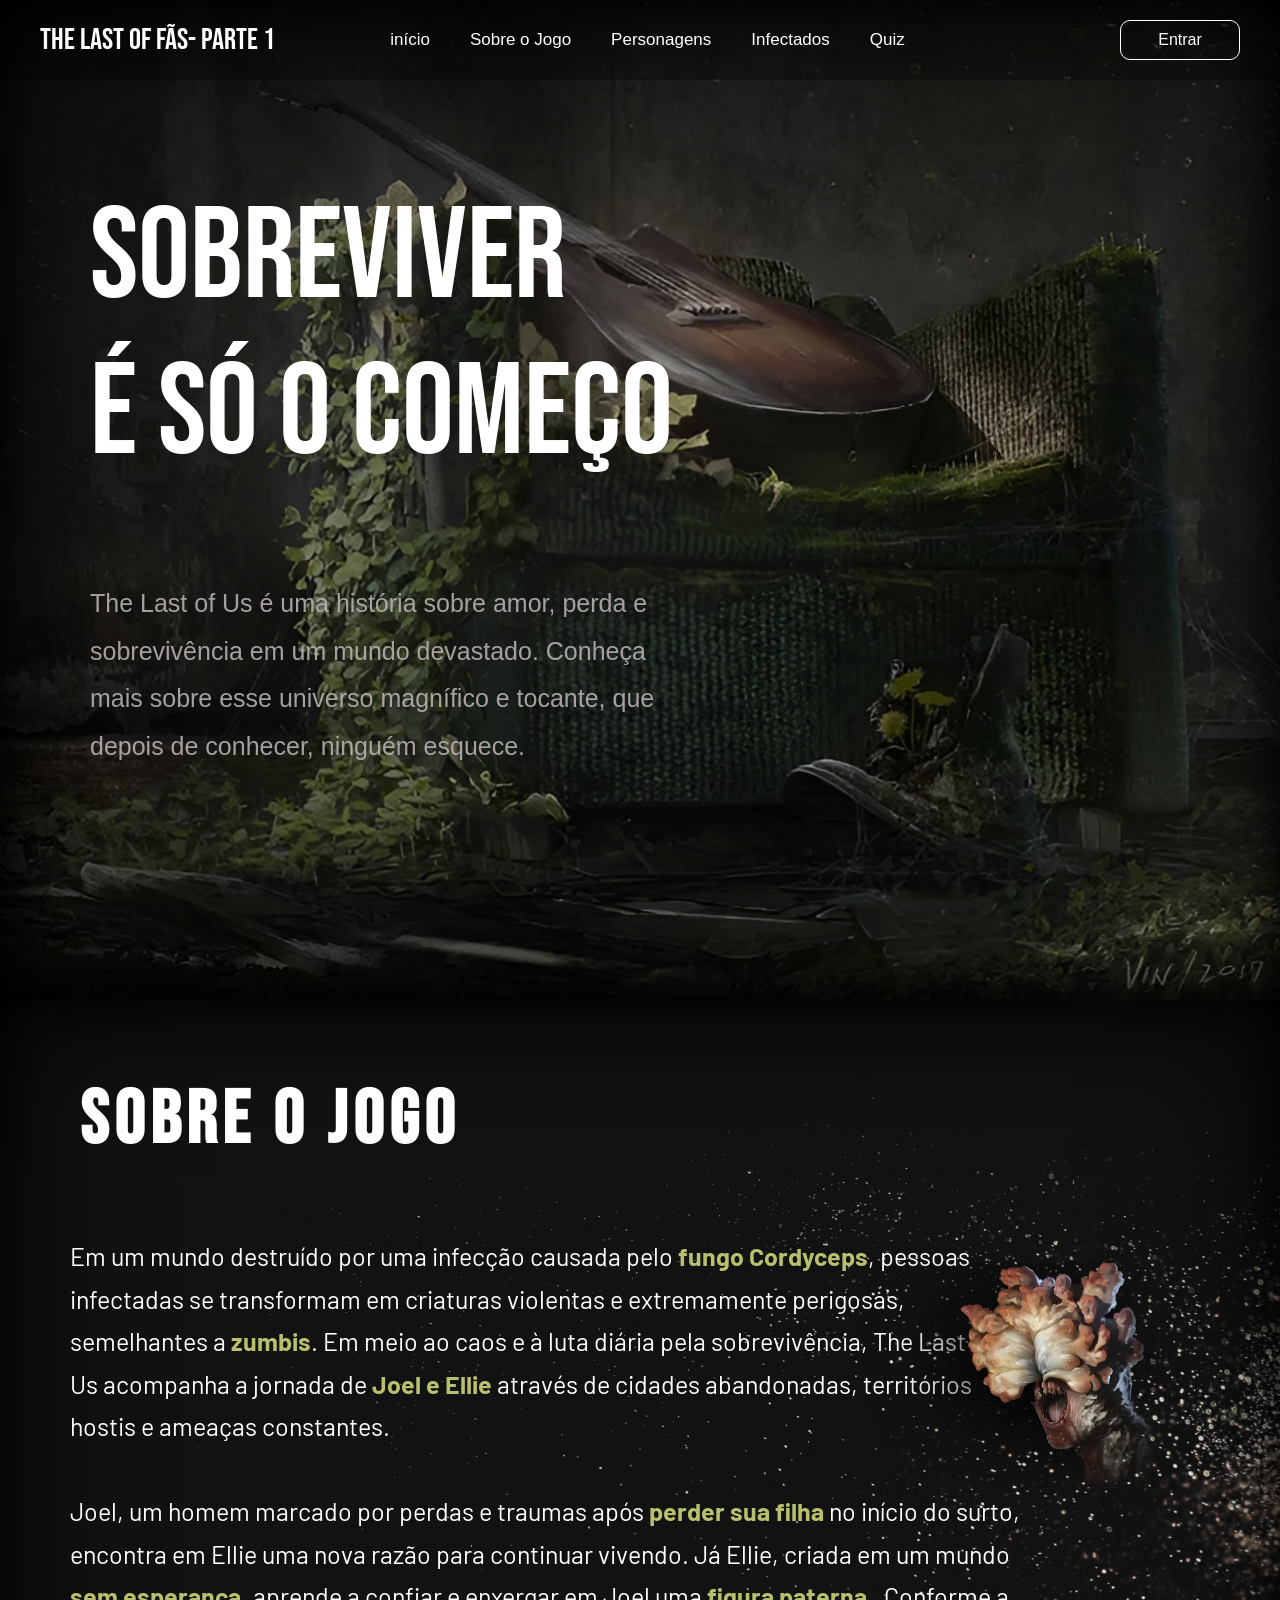
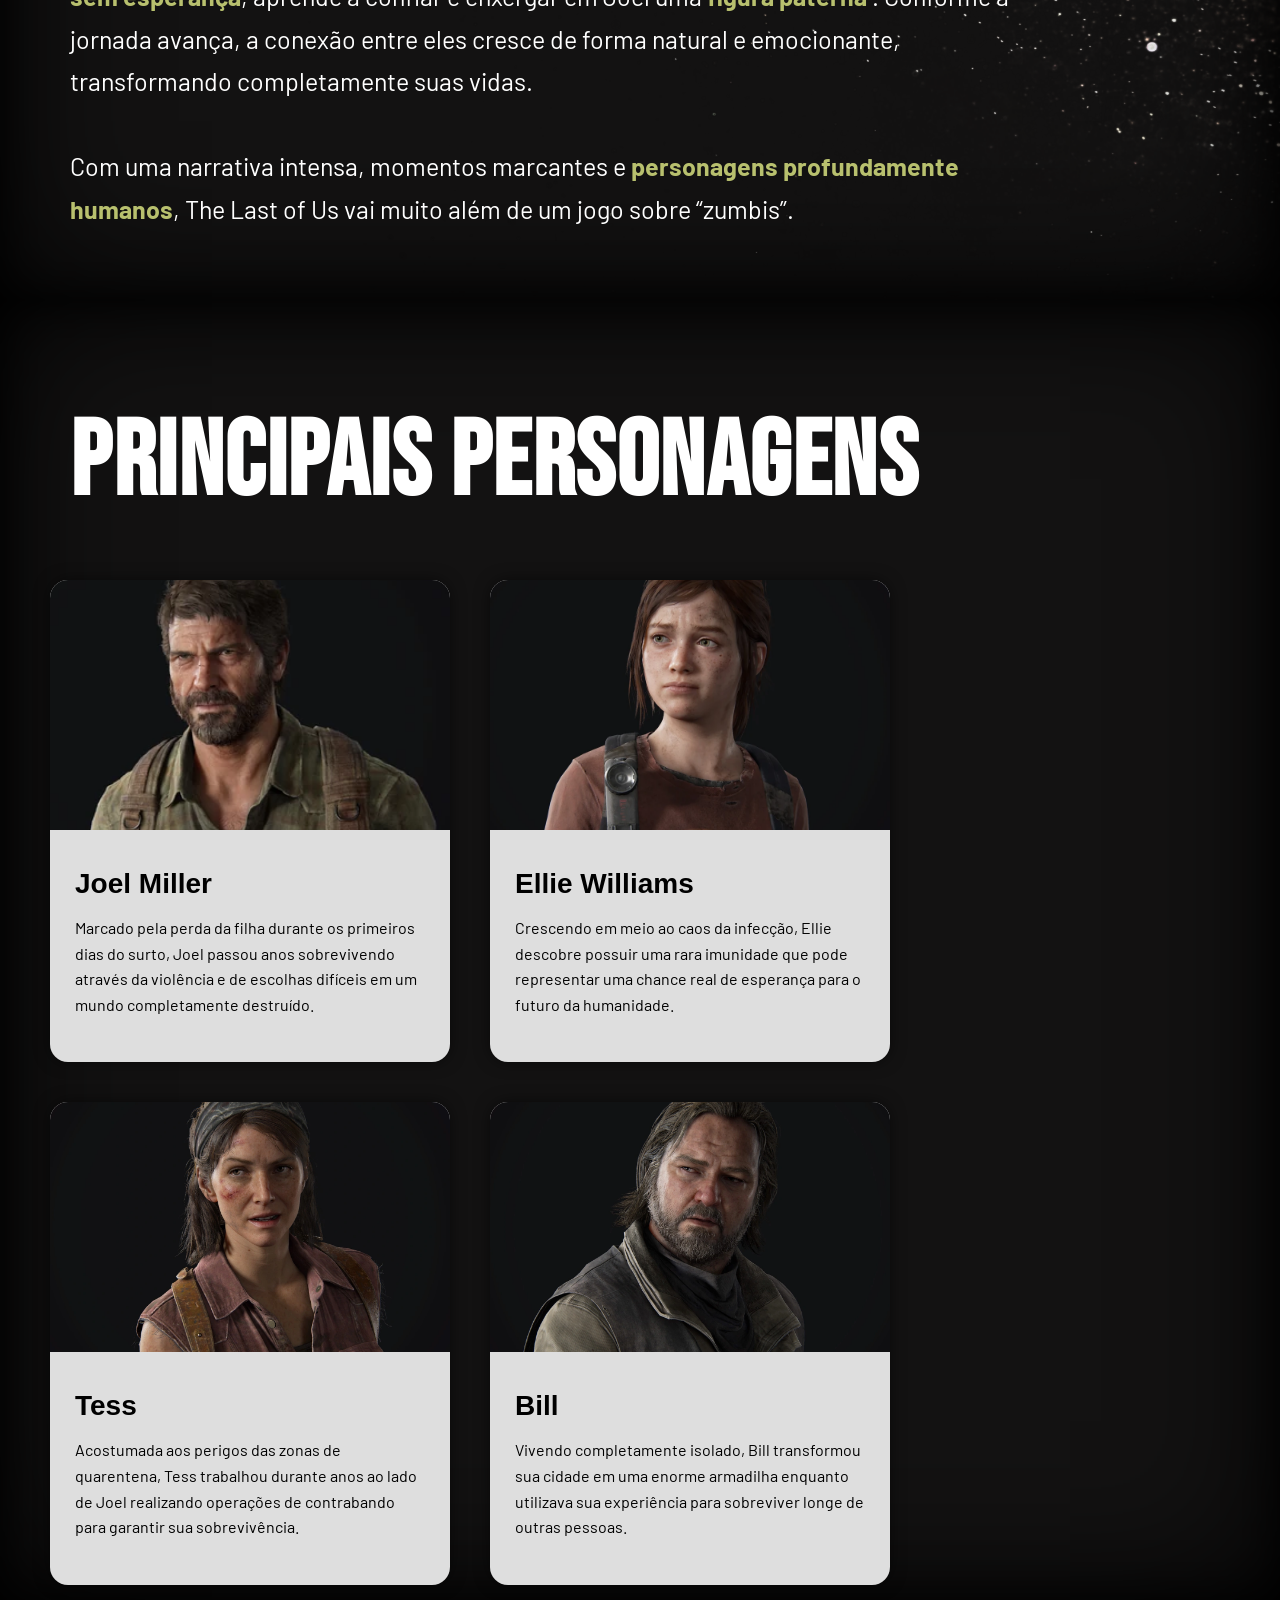
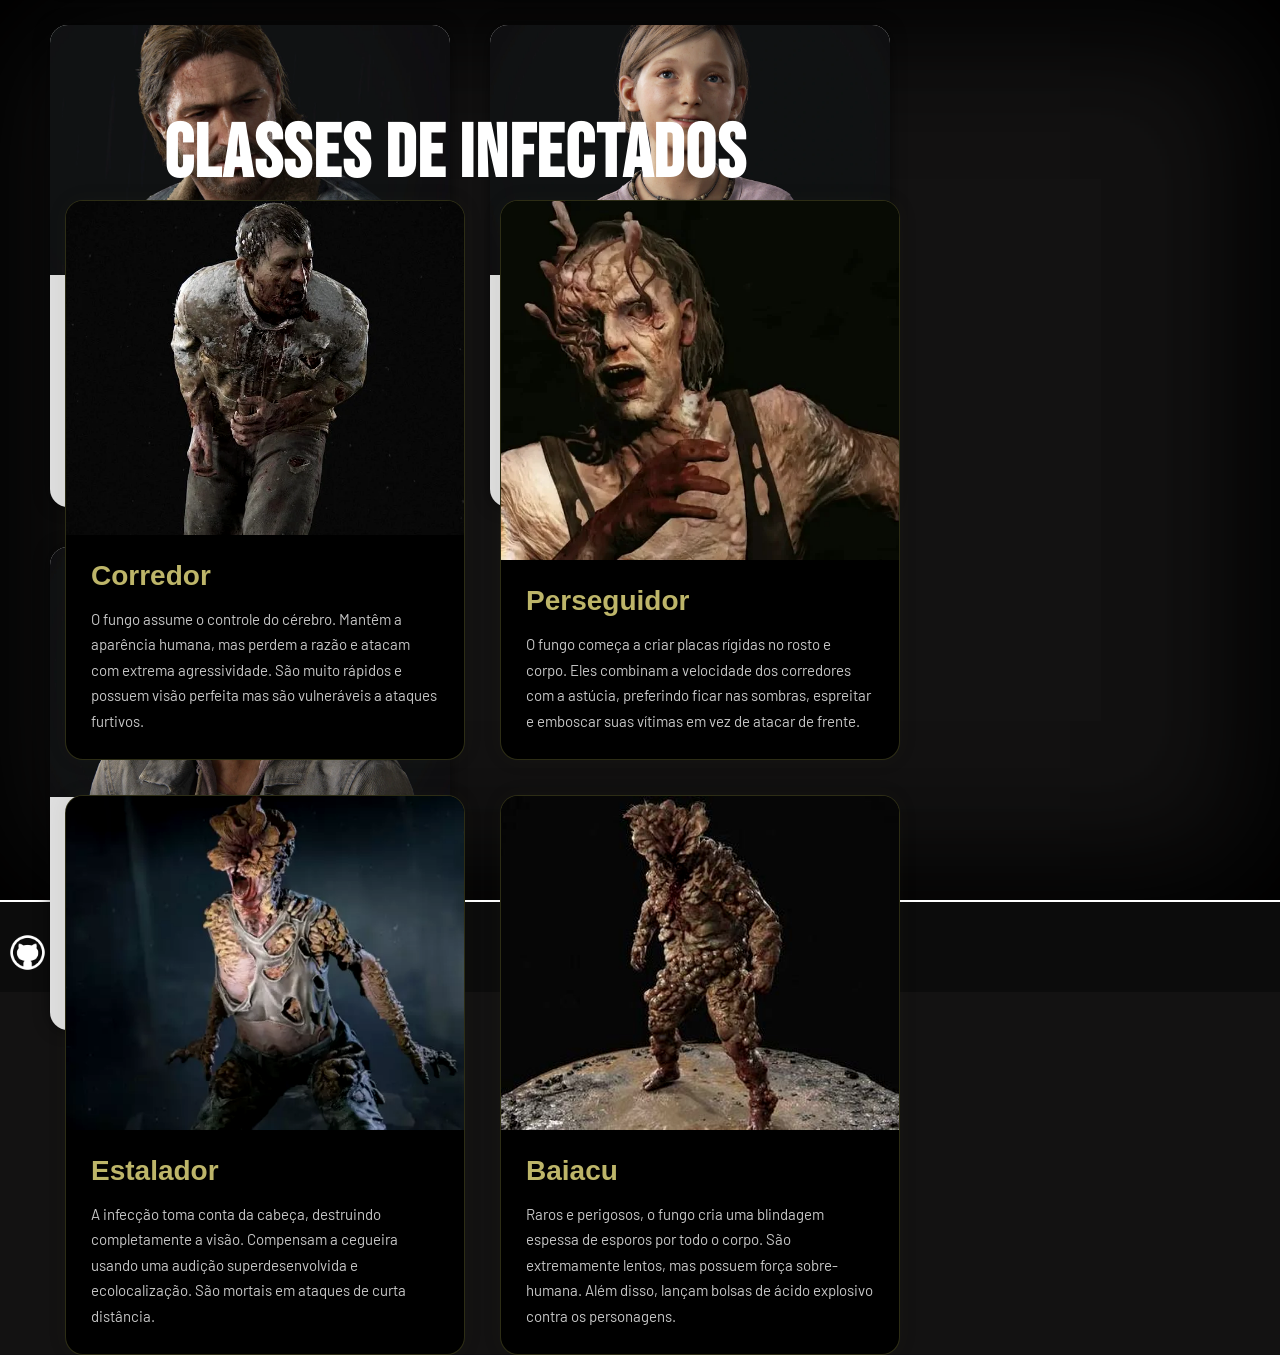
==== commit 5802b18f: "Dashboard pronta" ====
--- a/public/index.html
+++ b/public/index.html
@@ -139,6 +139,19 @@
                     </p>
                 </div>
             </div>
+             <div class="card-personagens">
+                <img src="css/imagens/Part_I_Tommy_infobox.webp" alt="Tommy">
+
+                <div class="conteudo">
+                    <h2>Tommy Miller</h2>
+
+                    <p>
+                        Após anos enfrentando diferentes grupos de sobreviventes,
+                        Tommy, irmão de joel, tenta construir uma vida segura ao lado
+                        de pessoas que ainda acreditam em reconstrução.
+                    </p>
+                </div>
+            </div>
             <div class="card-personagens">
                 <img src="css/imagens/Sarah_Part_I_infobox.webp" alt="Sarah">
 
@@ -162,19 +175,6 @@
                         Como líder dos Vaga-Lumes, Marlene dedica sua vida
                         à busca por uma possível cura enquanto enfrenta os perigos
                         causados pelo colapso da humanidade.
-                    </p>
-                </div>
-            </div>
-            <div class="card-personagens">
-                <img src="css/imagens/Part_I_Tommy_infobox.webp" alt="Tommy">
-
-                <div class="conteudo">
-                    <h2>Tommy Miller</h2>
-
-                    <p>
-                        Após anos enfrentando diferentes grupos de sobreviventes,
-                        Tommy, irmão de joel, tenta construir uma vida segura ao lado
-                        de pessoas que ainda acreditam em reconstrução.
                     </p>
                 </div>
             </div>
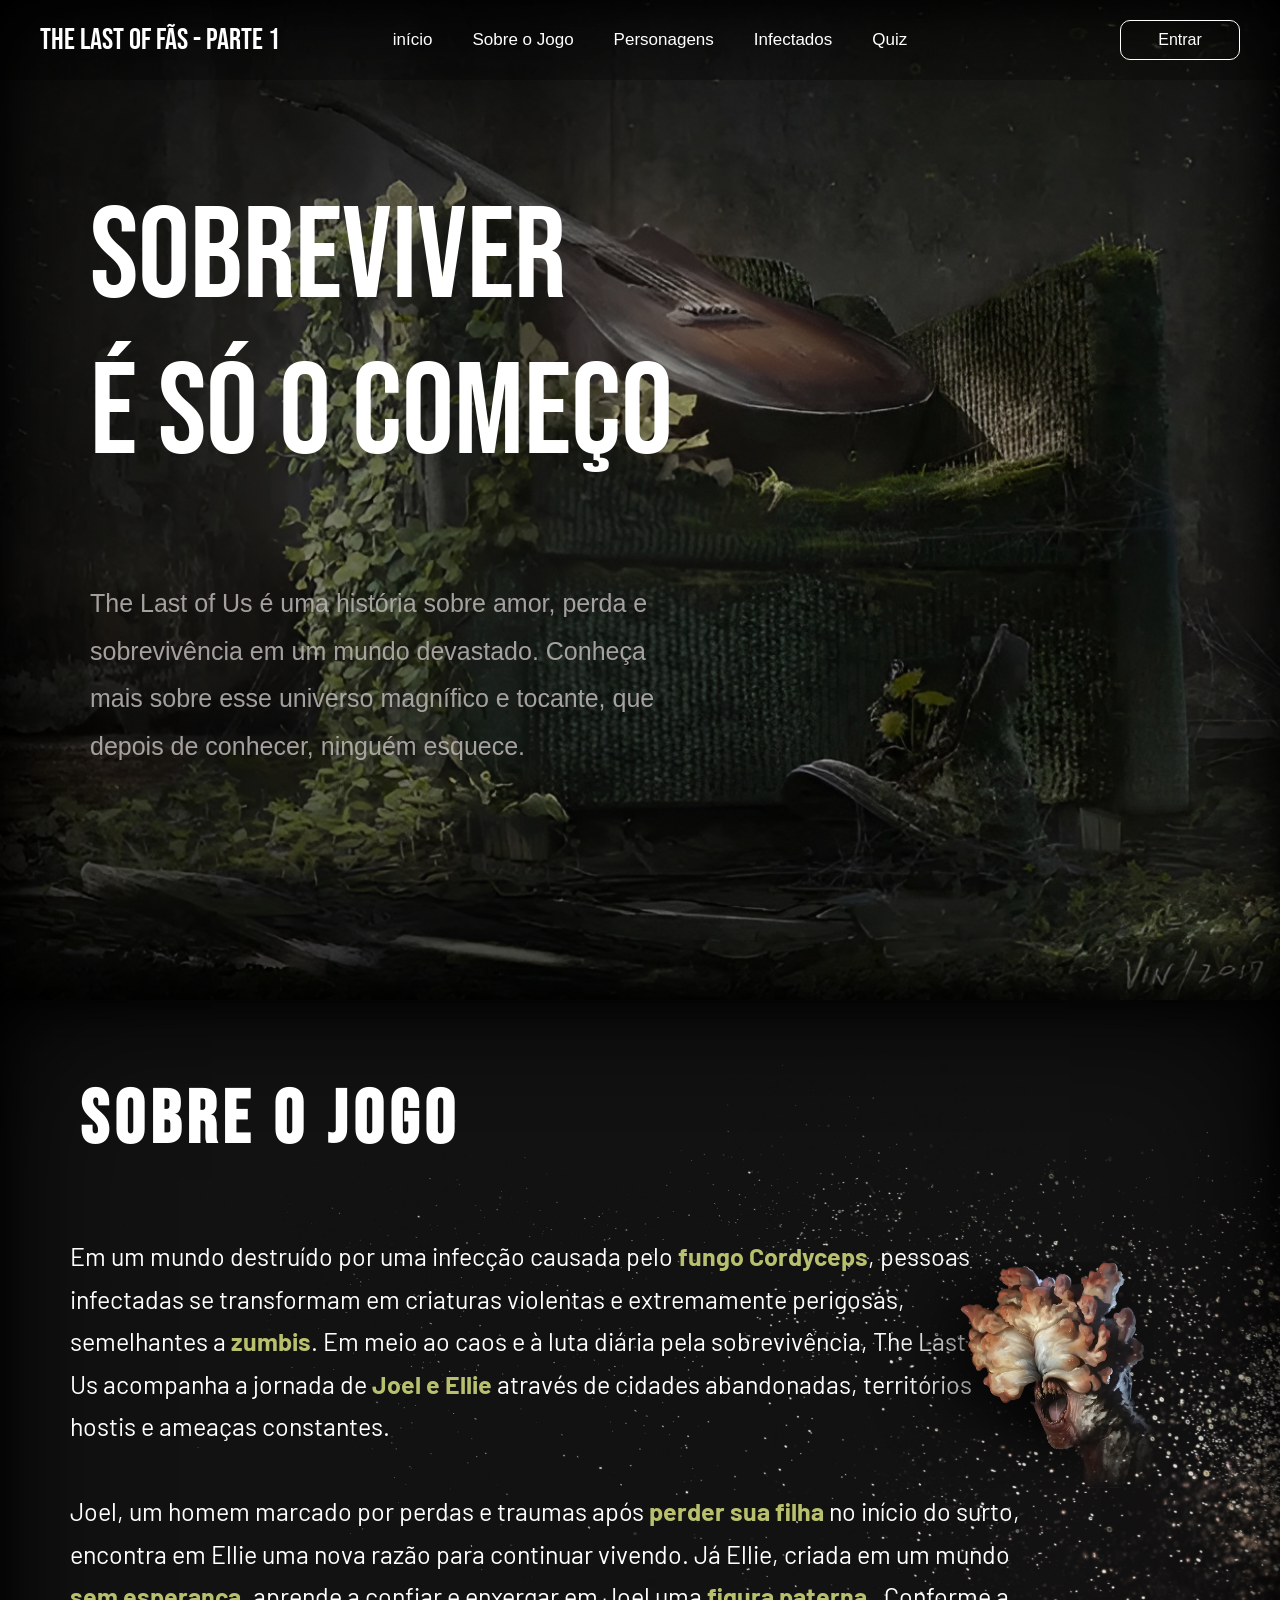
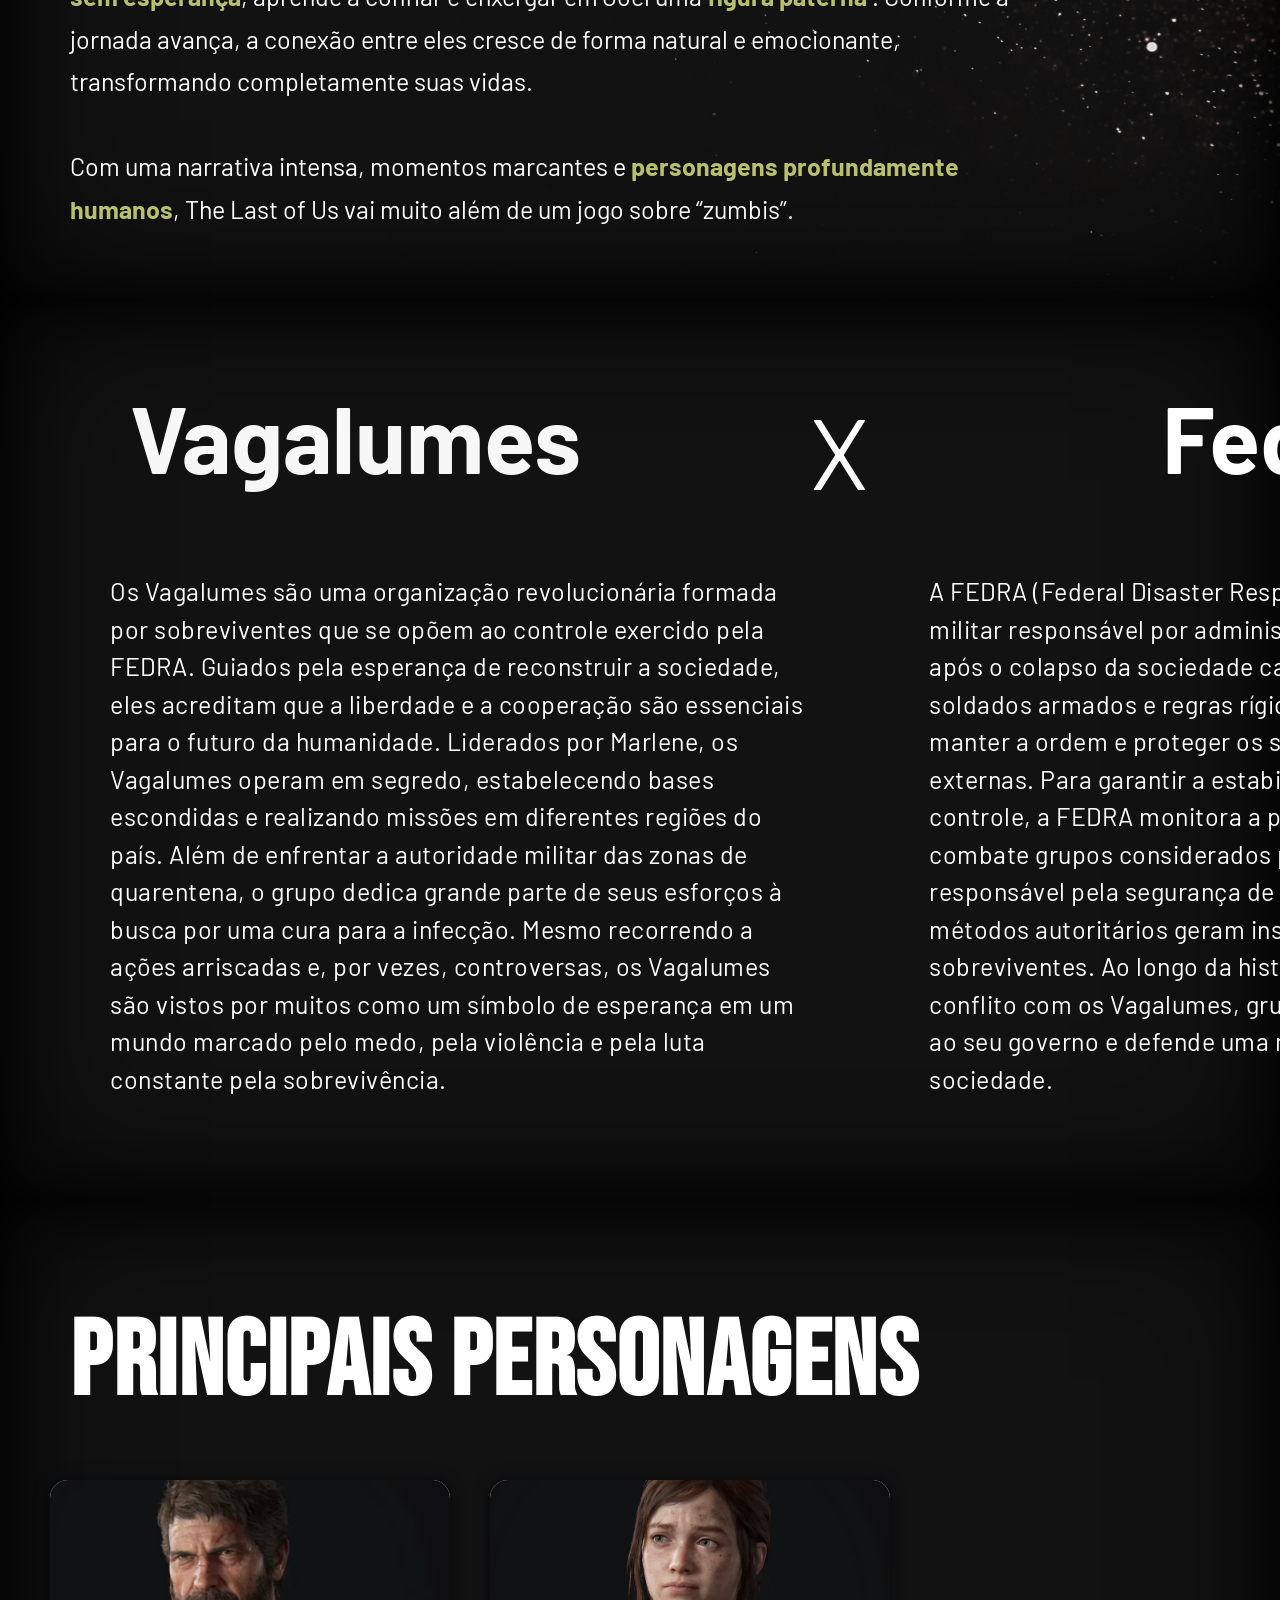
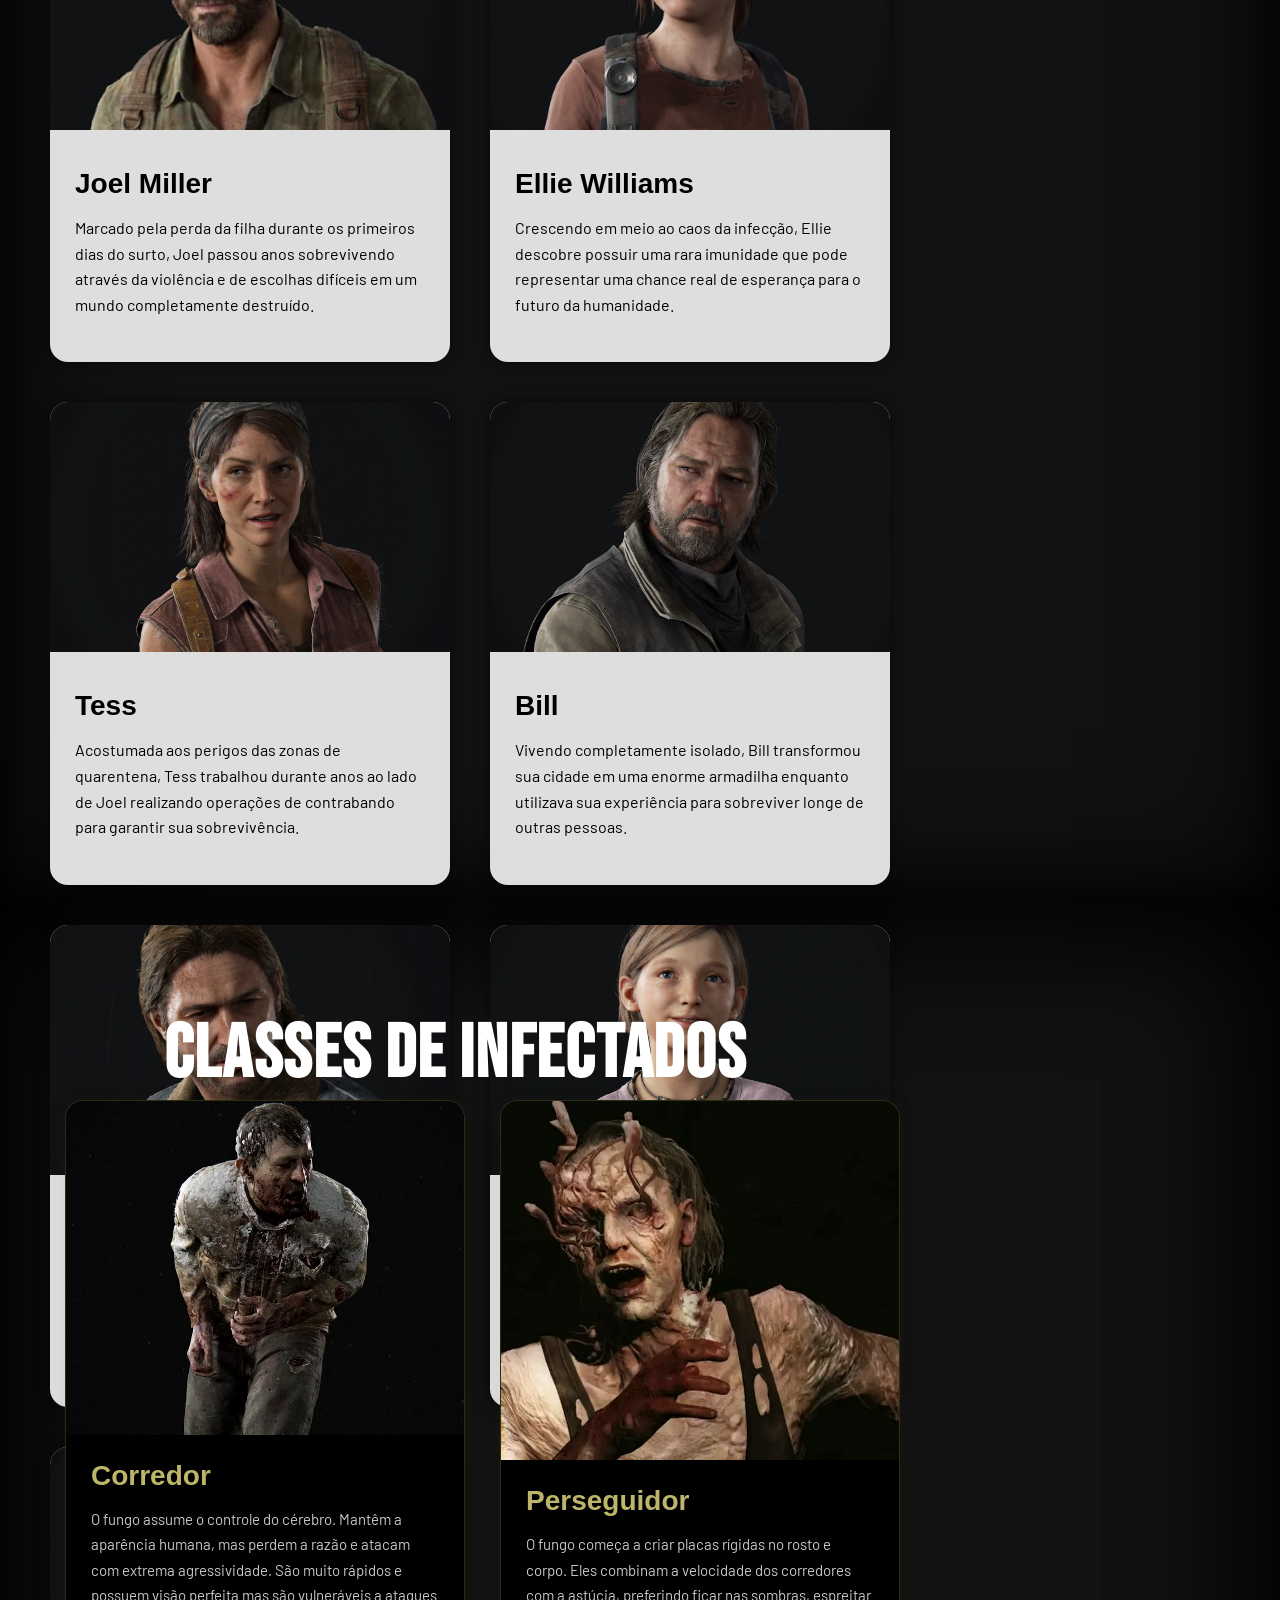
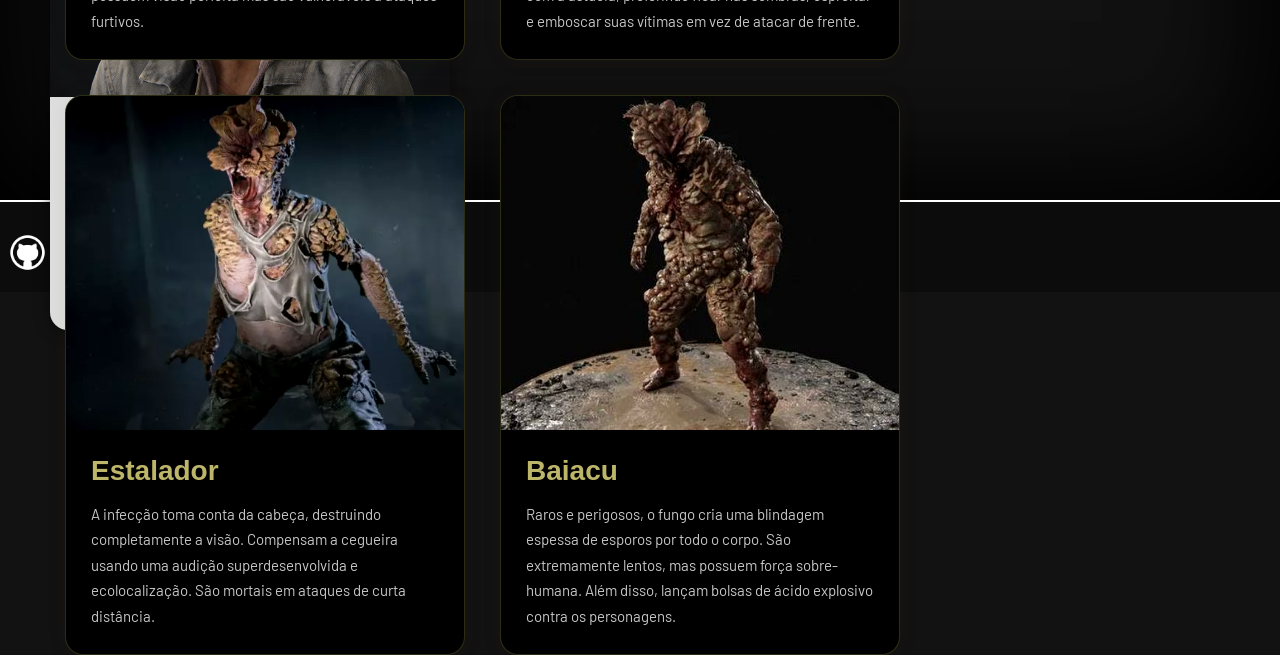
==== commit bbe250a1: "atualizações projeto" ====
--- a/public/index.html
+++ b/public/index.html
@@ -13,7 +13,7 @@
 
 <body>
     <header class="navbar">
-        <div class="logo"> <a href="index.html">THE LAST OF FÃS- PARTE 1</a></div>
+        <div class="logo"> <a href="index.html">THE LAST OF FÃS - PARTE 1</a></div>
         <nav class="menu">
             <a href="#inicio">início</a>
             <a href="#sobre">Sobre o Jogo</a>
@@ -23,10 +23,10 @@
 
 
         </nav>
-      <div id="navBotoes">
-    <a href="login.html" class="btn-login" id="btnEntrar">Entrar</a>
-    <a href="#" class="btn-login" id="btnSair" onclick="sair()" style="display:none;">Sair</a>
-</div>
+        <div id="navBotoes">
+            <a href="login.html" class="btn-login" id="btnEntrar">Entrar</a>
+            <a href="#" class="btn-login" id="btnSair" onclick="sair()" style="display:none;">Sair</a>
+        </div>
     </header>
 
     </div>
@@ -77,6 +77,45 @@
         </div>
     </section>
 
+    <section id="vagalumes" class="vagalumes">
+        <div class="esquerdo_vagalumes">
+            <div class="titulo_vagalumes">
+                <h3>Vagalumes</h3>
+            </div>
+            <div class="texto_vagalumes">
+                Os Vagalumes são uma organização revolucionária formada por sobreviventes que se opõem ao controle
+                exercido pela FEDRA. Guiados pela esperança de reconstruir a sociedade, eles acreditam que a liberdade e
+                a cooperação são essenciais para o futuro da humanidade.
+
+                Liderados por Marlene, os Vagalumes operam em segredo, estabelecendo bases escondidas e realizando
+                missões em diferentes regiões do país. Além de enfrentar a autoridade militar das zonas de quarentena, o
+                grupo dedica grande parte de seus esforços à busca por uma cura para a infecção.
+
+                Mesmo recorrendo a ações arriscadas e, por vezes, controversas, os Vagalumes são vistos por muitos como
+                um símbolo de esperança em um mundo marcado pelo medo, pela violência e pela luta constante pela
+                sobrevivência.
+            </div>
+        </div>
+        <div class="versus">X</div>
+        <div class="direita_fedra">
+            <div class="titulo_fedra">
+                <h3>Fedra</h3>
+            </div>
+            <div class="texto_fedra">
+                A FEDRA (Federal Disaster Response Agency) é a organização militar responsável por administrar as Zonas
+                de Quarentena após o colapso da sociedade causado pela infecção. Com soldados armados e regras rígidas,
+                seu principal objetivo é manter a ordem e proteger os sobreviventes das ameaças externas.
+
+                Para garantir a estabilidade das áreas sob seu controle, a FEDRA monitora a população, controla recursos
+                e combate grupos considerados perigosos. Embora seja responsável pela segurança de muitas comunidades,
+                seus métodos autoritários geram insatisfação entre os sobreviventes.
+
+                Ao longo da história, a organização entra em conflito com os Vagalumes, grupo revolucionário que se opõe
+                ao seu governo e defende uma nova forma de reconstruir a sociedade.
+            </div>
+        </div>
+    </section>
+
     <section id="personagens" class="personagens">
         <div class="titulo_personagens">
             <h2>Principais Personagens</h2>
@@ -139,7 +178,7 @@
                     </p>
                 </div>
             </div>
-             <div class="card-personagens">
+            <div class="card-personagens">
                 <img src="css/imagens/Part_I_Tommy_infobox.webp" alt="Tommy">
 
                 <div class="conteudo">
@@ -245,23 +284,23 @@
 
         </div>
     </section>
-        <div class="footer">
-      <div class="container">
-        <div class="logo_footer">
-          <a href="https://github.com/Marcus-Vinicius-O" target="_blank">
-            <img src="css/imagens/logo_correto.png" class="github_icon">
-          </a>
-        </div>
-        <div class="frase">
-          <h4>Projeto acadêmico • SPTech • Marcus Vinicius © 2026</h4>
-        </div>
-
-
-      </div>
+    <div class="footer">
+        <div class="container">
+            <div class="logo_footer">
+                <a href="https://github.com/Marcus-Vinicius-O" target="_blank">
+                    <img src="css/imagens/logo_correto.png" class="github_icon">
+                </a>
+            </div>
+            <div class="frase">
+                <h4>Projeto acadêmico • SPTech • Marcus Vinicius © 2026</h4>
+            </div>
+
+
+        </div>
     </div>
 </body>
 <script>
-       const idUsuario = sessionStorage.ID_USUARIO;
+    const idUsuario = sessionStorage.ID_USUARIO;
     if (idUsuario) {
         document.getElementById('btnEntrar').style.display = 'none';
         document.getElementById('btnSair').style.display = 'flex';
--- a/public/css/estilo.css
+++ b/public/css/estilo.css
@@ -25,70 +25,7 @@
   --tamanho-footer: 20px;
 }
 
-.container {
-  display: flex;
-  width: 80%;
-  margin: auto;
-}
-
-
-.footer {
-  background-color: rgba(0, 0, 0, 0.358);
-  color: rgb(255, 255, 255);
-  text-align: center;
-  font-size: 13px;
-  letter-spacing: 1px;
-}
-
-.footer .container {
-  display: flex;
-  justify-content: center;
-  align-items: center;
-  color: rgb(255, 255, 255);
-  height: 80px;
-  width: 100%;
-}
-
-.footer::before {
-  content: "";
-  display: block;
-  height: 2px;
-  background-color: #ffffff;
-  margin: 0 auto 10px auto;
-}
-
-
-
-.frase {
-  width: 600px;
-  display: flex;
-  align-items: center;
-  justify-content: flex-start;
-  margin-right: 450px;
-  margin-left: 50px;
-}
-
-.logo_footer {
-  width: 200px;
-  display: flex;
-  align-items: center;
-  justify-content: flex-start;
-  margin-right: 450px;
-}
-
-.github_icon {
-  width: 55px;
-  transition: 0.3s;
-  cursor: pointer;
-  display: flex;
-  justify-content: flex-start;
-  align-items: flex-start;
-}
-
-.github_icon:hover {
-  transform: scale(1.15);
-  opacity: 0.8;
-}
+
 
 /*CADASTRO*/
 .cadastro {
@@ -281,7 +218,7 @@
   text-align: center;
   border-radius: 10px;
   margin: 0;
-}ry faz o possível para proteger seu irmão Sam enquanto
+}
 
 .login.campo {
   display: flex;
@@ -587,7 +524,6 @@
 }
 
 /*Sobre o jogo*/
-
 
 .sobre {
   min-height: auto;
@@ -668,6 +604,82 @@
   -webkit-mask-composite: source-in;
   mask-composite: intersect;
 }
+
+/*Vagalumes*/
+
+.vagalumes {
+  display: flex;
+  min-height: auto;
+  height: 900px;
+  box-shadow: inset 0 0 150px rgba(0, 0, 0, 0.9),
+  inset 0 0 50px rgba(0, 0, 0, 1);
+}
+.esquerdo_vagalumes {
+  display: block;
+  /*background-color: #284027;*/
+  justify-content: center;
+  margin-left: 50px;
+  background-repeat: no-repeat;
+  background-size: cover;
+}
+
+.titulo_vagalumes {
+  /*background-color: #cd6d32;*/
+  font-size: 80px;
+  padding-left: 80px;
+  color: rgb(248, 247, 247);
+  margin-top: 80px;
+}
+.texto_vagalumes {
+  /*background-color:#32b9cd;*/
+  width: 700px;
+  height: 500px;
+  margin-top: 80px;
+  margin-left: 60px;
+  font-family: "Roboto" Arial, Helvetica, sans-serif;
+  font-size: 25px;
+  color: #ffffff;
+  letter-spacing: 0.5px;
+  line-height: 1.5;
+}
+.versus{
+  display: flex;
+  justify-content: center;
+  font-size: 100px;
+  color: white;
+  /*background-color: #4ccd32;*/
+  justify-content: center;
+  padding-top: 90px;
+  width: 300px;
+}
+.direita_fedra {
+/*background-color: orange;*/
+width: 900px;
+
+}
+.titulo_fedra {
+  display: flex;
+  color: #ffffff;
+  /*background-color: red;*/
+  font-size: 80px;
+  margin-top: 80px;
+  justify-content: center;
+}
+.texto_fedra {
+  margin-top: 80px;
+  /*background-color: purple;*/
+  width: 700px;
+  height: 500px;
+  margin-left: 60px;
+  font-family: "Roboto" Arial, Helvetica, sans-serif;
+  font-size: 25px;
+  color: #ffffff;
+  letter-spacing: 0.5px;
+  line-height: 1.5;
+  margin-right: 60px;
+}
+
+
 /*Personagens*/
 
 .personagens {
@@ -744,6 +756,7 @@
     line-height: 1.6;
     margin-bottom: 20px;
 }
+
 /*Infectados*/
 .infectados {
   height: 100%;
@@ -797,7 +810,6 @@
     0 0 30px rgba(255, 225, 0, 0.2);
 }
 
-
 .infectados-card img{
     width: 100%;
     height: 360px;
@@ -827,4 +839,68 @@
     color: #c7c7c7;
     line-height: 1.7;
     font-size: 15px;
+}
+
+/*footer*/
+
+.container {
+  display: flex;
+  width: 80%;
+  margin: auto;
+}
+
+.footer {
+  background-color: rgba(0, 0, 0, 0.358);
+  color: rgb(255, 255, 255);
+  text-align: center;
+  font-size: 13px;
+  letter-spacing: 1px;
+}
+
+.footer .container {  
+  display: flex;
+  justify-content: center;
+  align-items: center;
+  color: rgb(255, 255, 255);
+  height: 80px;
+  width: 100%;
+}
+
+.footer::before {
+  content: "";
+  display: block;
+  height: 2px;
+  background-color: #ffffff;
+  margin: 0 auto 10px auto;
+}
+
+.frase {
+  width: 600px;
+  display: flex;
+  align-items: center;
+  justify-content: flex-start;
+  margin-right: 450px;
+  margin-left: 50px;
+}
+
+.logo_footer {
+  width: 200px;
+  display: flex;
+  align-items: center;
+  justify-content: flex-start;
+  margin-right: 450px;
+}
+
+.github_icon {
+  width: 55px;
+  transition: 0.3s;
+  cursor: pointer;
+  display: flex;
+  justify-content: flex-start;
+  align-items: flex-start;
+}
+
+.github_icon:hover {
+  transform: scale(1.15);
+  opacity: 0.8;
 }
